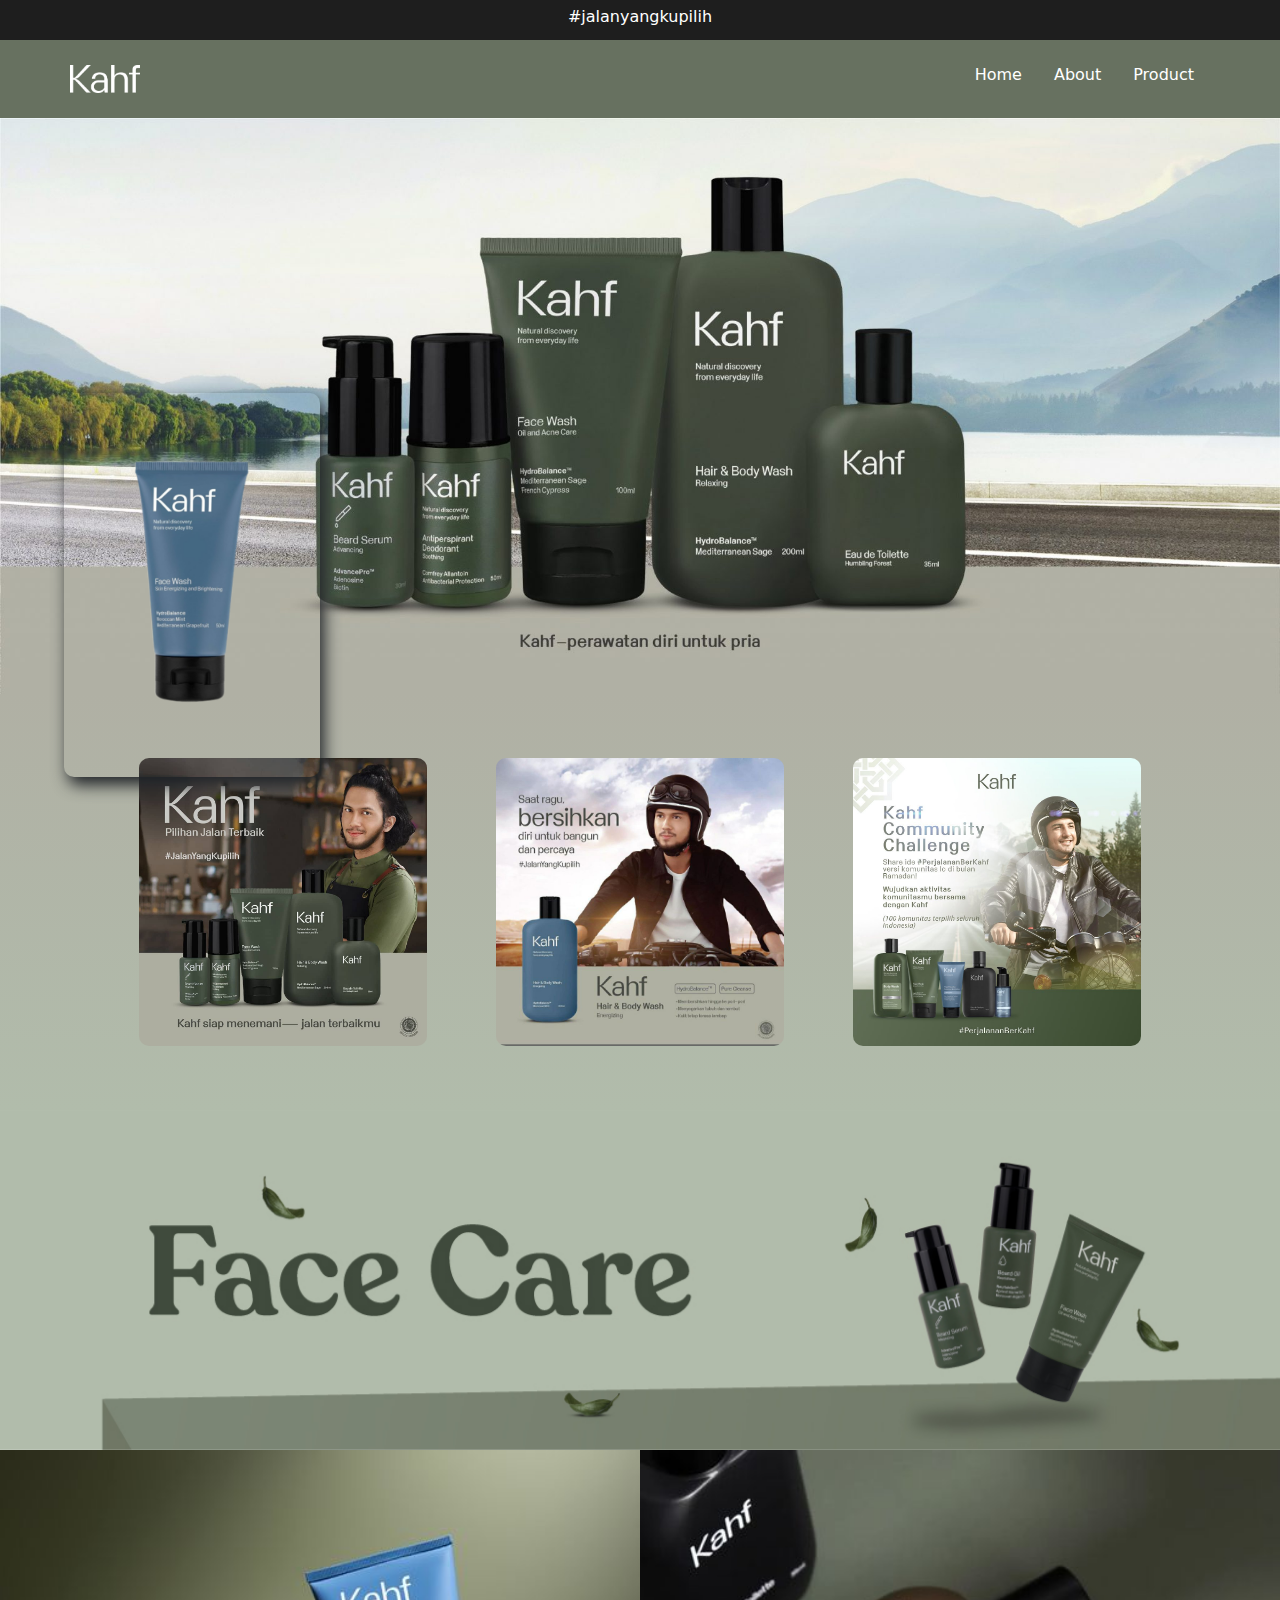
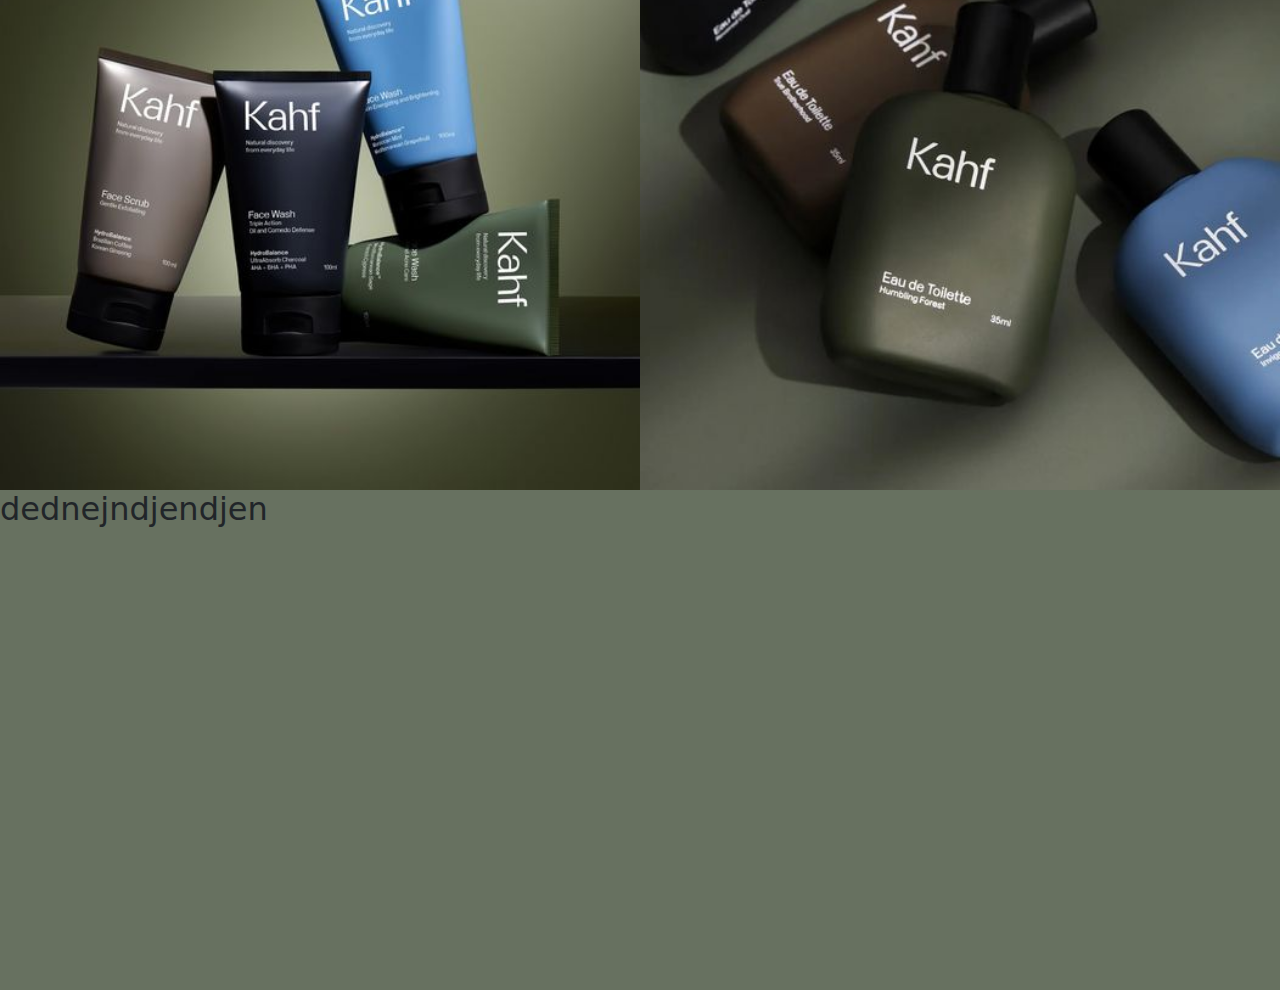
==== index.html @ 9321bfac "first commit" ====
<!DOCTYPE html>
<html lang="en">
<head>
    <meta charset="UTF-8">
    <meta name="viewport" content="width=device-width, initial-scale=1.0">
    <!-- CDN Bootstrap -->
    <link href="https://cdn.jsdelivr.net/npm/bootstrap@5.3.3/dist/css/bootstrap.min.css" rel="stylesheet" integrity="sha384-QWTKZyjpPEjISv5WaRU9OFeRpok6YctnYmDr5pNlyT2bRjXh0JMhjY6hW+ALEwIH" crossorigin="anonymous">
    <!-- CDN Js Bootstrap -->
    <script src="https://cdn.jsdelivr.net/npm/bootstrap@5.3.3/dist/js/bootstrap.bundle.min.js" integrity="sha384-YvpcrYf0tY3lHB60NNkmXc5s9fDVZLESaAA55NDzOxhy9GkcIdslK1eN7N6jIeHz" crossorigin="anonymous"></script>
    <!-- Local JavaScript -->
    <script src="script.js"></script>
    <link href="style.css" rel="stylesheet"/>
    <title>Khaf</title>
</head>
<body>
  <!-- Header website -->
  <header class="containerHeader">
    <p class="text-header">#jalanyangkupilih</p>
  </header>

  <!-- Navigasi bar -->
  <nav class="containerNav">
    <a class="nav"><img class="img-brand" src=assets/logo_kahf.png alt="logo"></a>
    <ul class="nav">
      <li class="nav-item">
        <a class="nav-link active" aria-current="page" href="#">Home</a>
      </li>
      <li class="nav-item">
        <a class="nav-link" href="#">About</a>
      </li>
      <li class="nav-item">
        <a class="nav-link" href="#">Product</a>
      </li>
    </ul>
  </nav>

  <!-- Main content -->
  <main>
    <!-- Banner image -->
    <img class="banner" src="assets/kahf_product1.jpg" alt="banner">

    <!-- Carousel slide Bootstrap -->
    <div id="carouselExampleSlidesOnly" class="carousel slide overlay-image" data-bs-ride="carousel">
      <div class="carousel-inner">
        <div class="carousel-item active">
            <img src="assets/kahf1.png" class="d-block w-100" alt="...">
        </div>
        <div class="carousel-item">
            <img src="assets/kahf2.png" class="d-block w-100" alt="...">
        </div>
      </div>
    </div>

    <!-- Image-info -->
    <div class="container-img">
      <img class="img-info" src="assets/kahf_model1.jpg" alt="image">
      <img class="img-info" src="assets/kahf_model2.jpeg" alt="image">
      <img class="img-info" src="assets/kahf_model3.jpg" alt="image">
    </div>

    <!-- Carousel slide Bootstrap -->
    <div id="carouselExampleSlidesOnly" class="carousel slide" data-bs-ride="carousel">
      <div class="carousel-inner">
        <div class="carousel-item active">
            <img src="assets/face_care.jpg" class="d-block w-100" alt="...">
        </div>
        <div class="carousel-item">
            <img src="assets/body_care.jpg" class="d-block w-100" alt="...">
        </div>
        <div class="carousel-item">
          <img src="assets/fragnance.jpg" class="d-block w-100" alt="...">
        </div>
      </div>
    </div>

    <div class="container-img-poster">
      <img class="img-poster" src="assets/kahf_facewash.jpg" alt="image">
      <img class="img-poster" src="assets/kahf_fragrance.jpg" alt="image">
    </div>
  </main>
  <footer>
    <h2>dednejndjendjen</h2>
  </footer>
</body>
</html>
---- style.css ----
a {
    color: white !important
}

.containerHeader {
    display: flex;
    justify-content: center;
    padding: 5px;
    background-color: #1e1e1eff;
    height: 40px;
}

.containerNav {
    display: flex;
    flex-direction: row;
    justify-content: space-between;
    padding: 15px 70px 15px 70px;
    background-color: #677160ff;
    position: sticky !important;
    top: 0;
    z-index: 1000;
    transition: opacity 0.3s ease;
}

.img-brand {
    width: 70px;
    height: auto;
    margin: 10px 0 10px 0
}

@media (min-width: 420px) {
    .overlay-image {
        position: absolute;
        top: 65%;
        left: 15%;
        transform: translate(-50%, -50%);
        z-index: 100;
        width: 20%;
        box-shadow: 4px 8px 16px;
        border-radius: 10px;
    }
}

@media (max-width: 420px) {
    .overlay-image {
        position: absolute;
        top: 30%;
        left: 15%;
        transform: translate(-50%, -50%);
        z-index: 100;
        width: 15%;
        box-shadow: 4px 8px 16px;
    }
}

.banner {
    width: 100%
}

.text-header {
    color: white;
}



.container-img {
    display: flex;
    flex-wrap: wrap;
    justify-content: center;
    background: linear-gradient(to bottom, #b0b0a4ff,#b1bcabff);
    padding: 5%
}

.img-info {
    border-radius: 10px;
    width: 25%;
    margin: 0px 3% 0px 3%
}

.img-info:hover {
    transform: scale(1.05);
}

.container-img-poster {
    display: flex;
    flex-direction: row;
    flex-wrap: wrap;
}

.img-poster {
    width: 50%
}

footer {
    background-color: #677160ff;
    height: 500px;
}
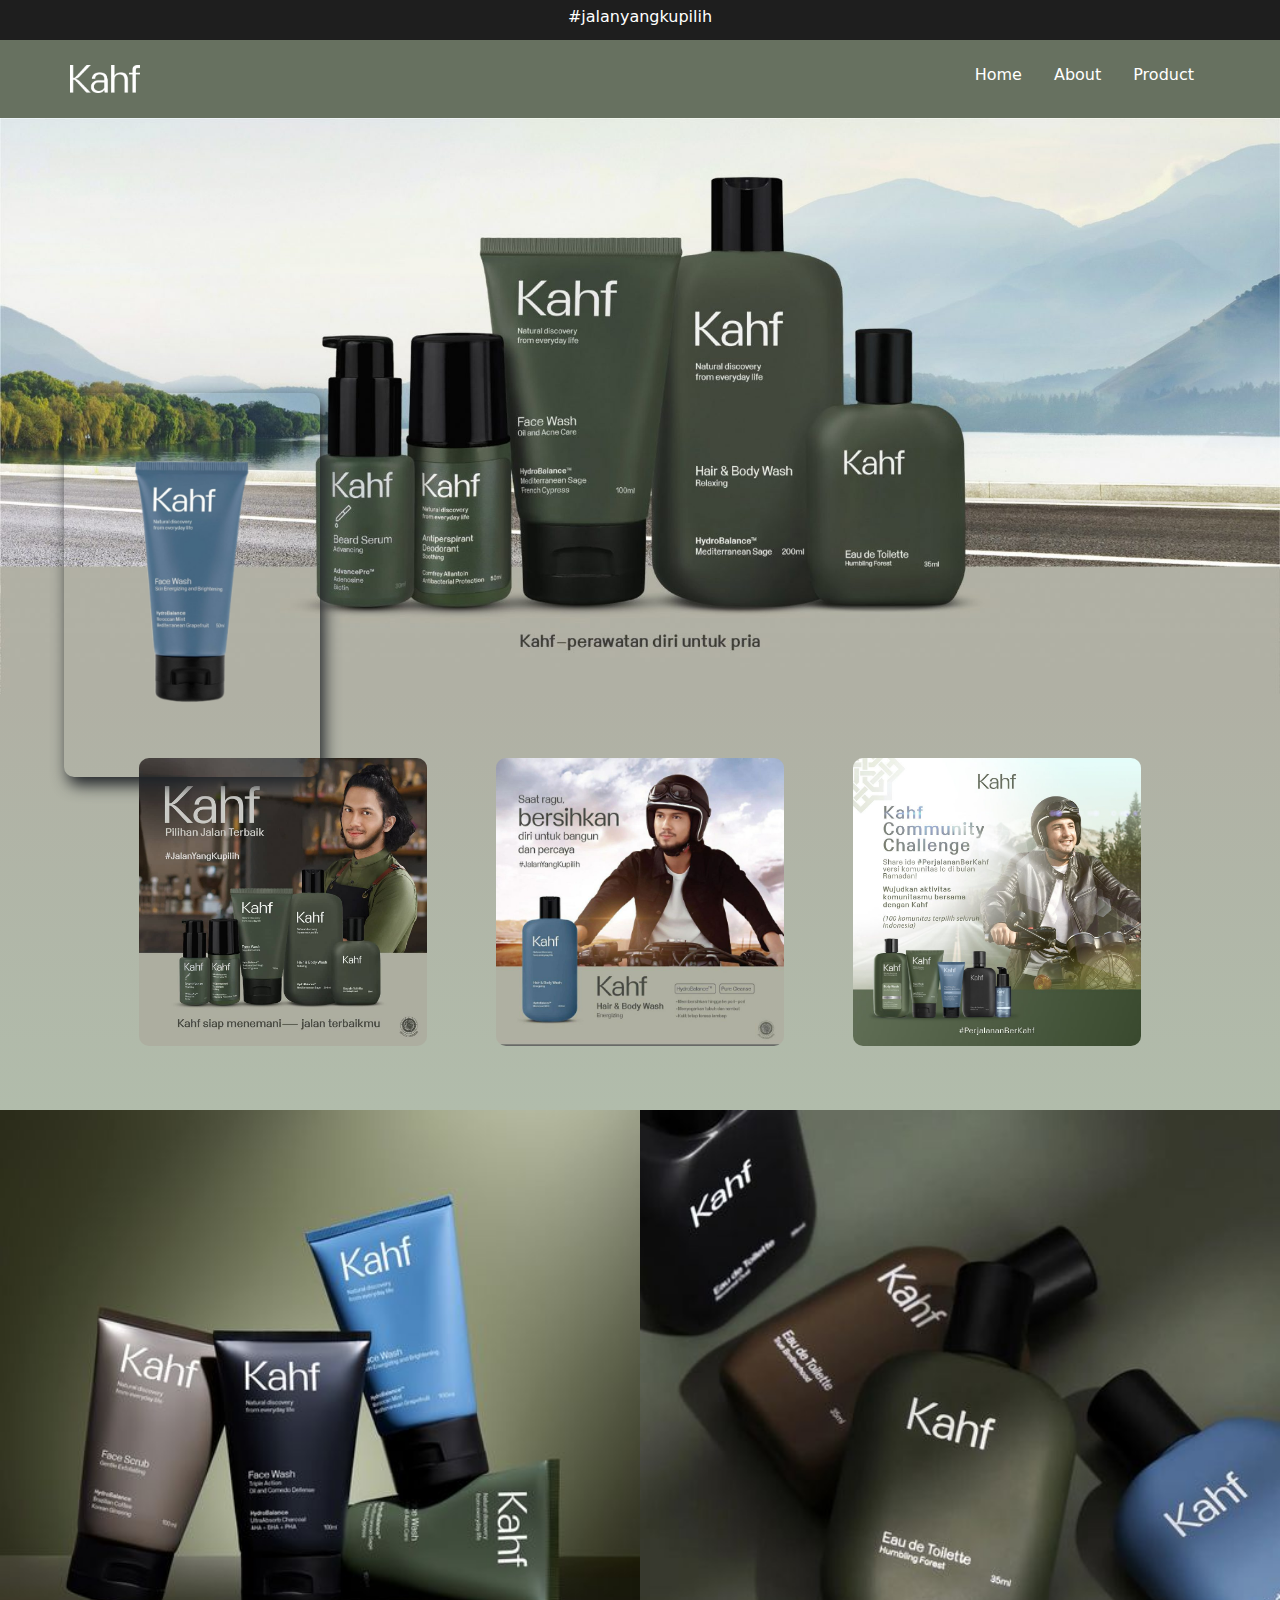
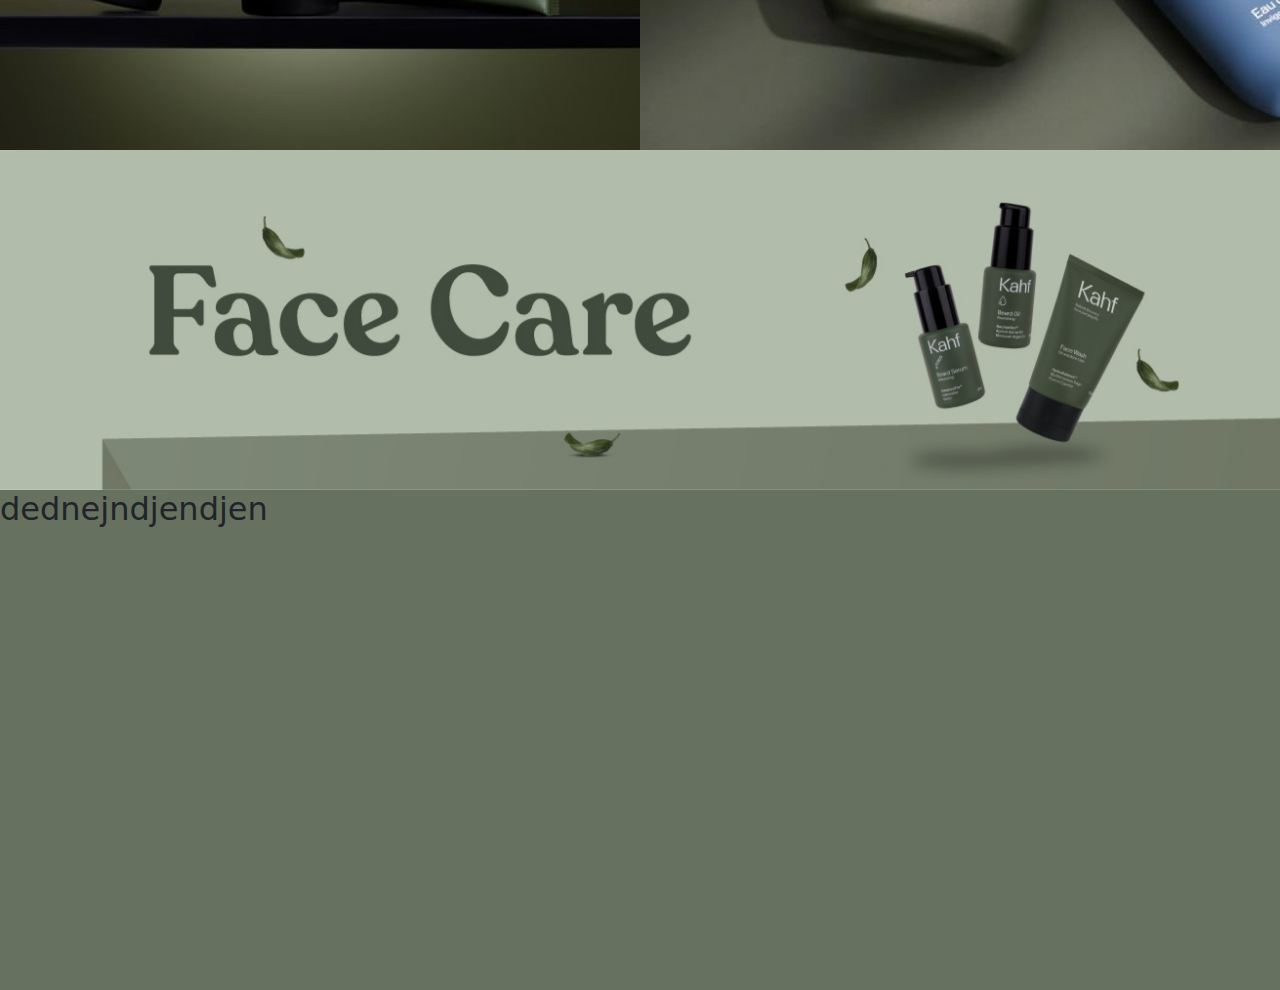
==== commit 12883b57: "d" ====
--- a/index.html
+++ b/index.html
@@ -58,6 +58,11 @@
       <img class="img-info" src="assets/kahf_model3.jpg" alt="image">
     </div>
 
+    <div class="container-img-poster">
+      <img class="img-poster" src="assets/kahf_facewash.jpg" alt="image">
+      <img class="img-poster" src="assets/kahf_fragrance.jpg" alt="image">
+    </div>
+
     <!-- Carousel slide Bootstrap -->
     <div id="carouselExampleSlidesOnly" class="carousel slide" data-bs-ride="carousel">
       <div class="carousel-inner">
@@ -72,11 +77,6 @@
         </div>
       </div>
     </div>
-
-    <div class="container-img-poster">
-      <img class="img-poster" src="assets/kahf_facewash.jpg" alt="image">
-      <img class="img-poster" src="assets/kahf_fragrance.jpg" alt="image">
-    </div>
   </main>
   <footer>
     <h2>dednejndjendjen</h2>
--- a/style.css
+++ b/style.css
@@ -72,10 +72,21 @@
     padding: 5%
 }
 
-.img-info {
-    border-radius: 10px;
-    width: 25%;
-    margin: 0px 3% 0px 3%
+
+@media (min-width: 450px) {
+    .img-info {
+        border-radius: 10px;
+        width: 25%;
+        margin: 0px 3% 0px 3%
+    }
+}
+
+@media (max-width: 450px) {
+    .img-info {
+        border-radius: 10px;
+        width: 70%;
+        margin: 3%
+    }
 }
 
 .img-info:hover {
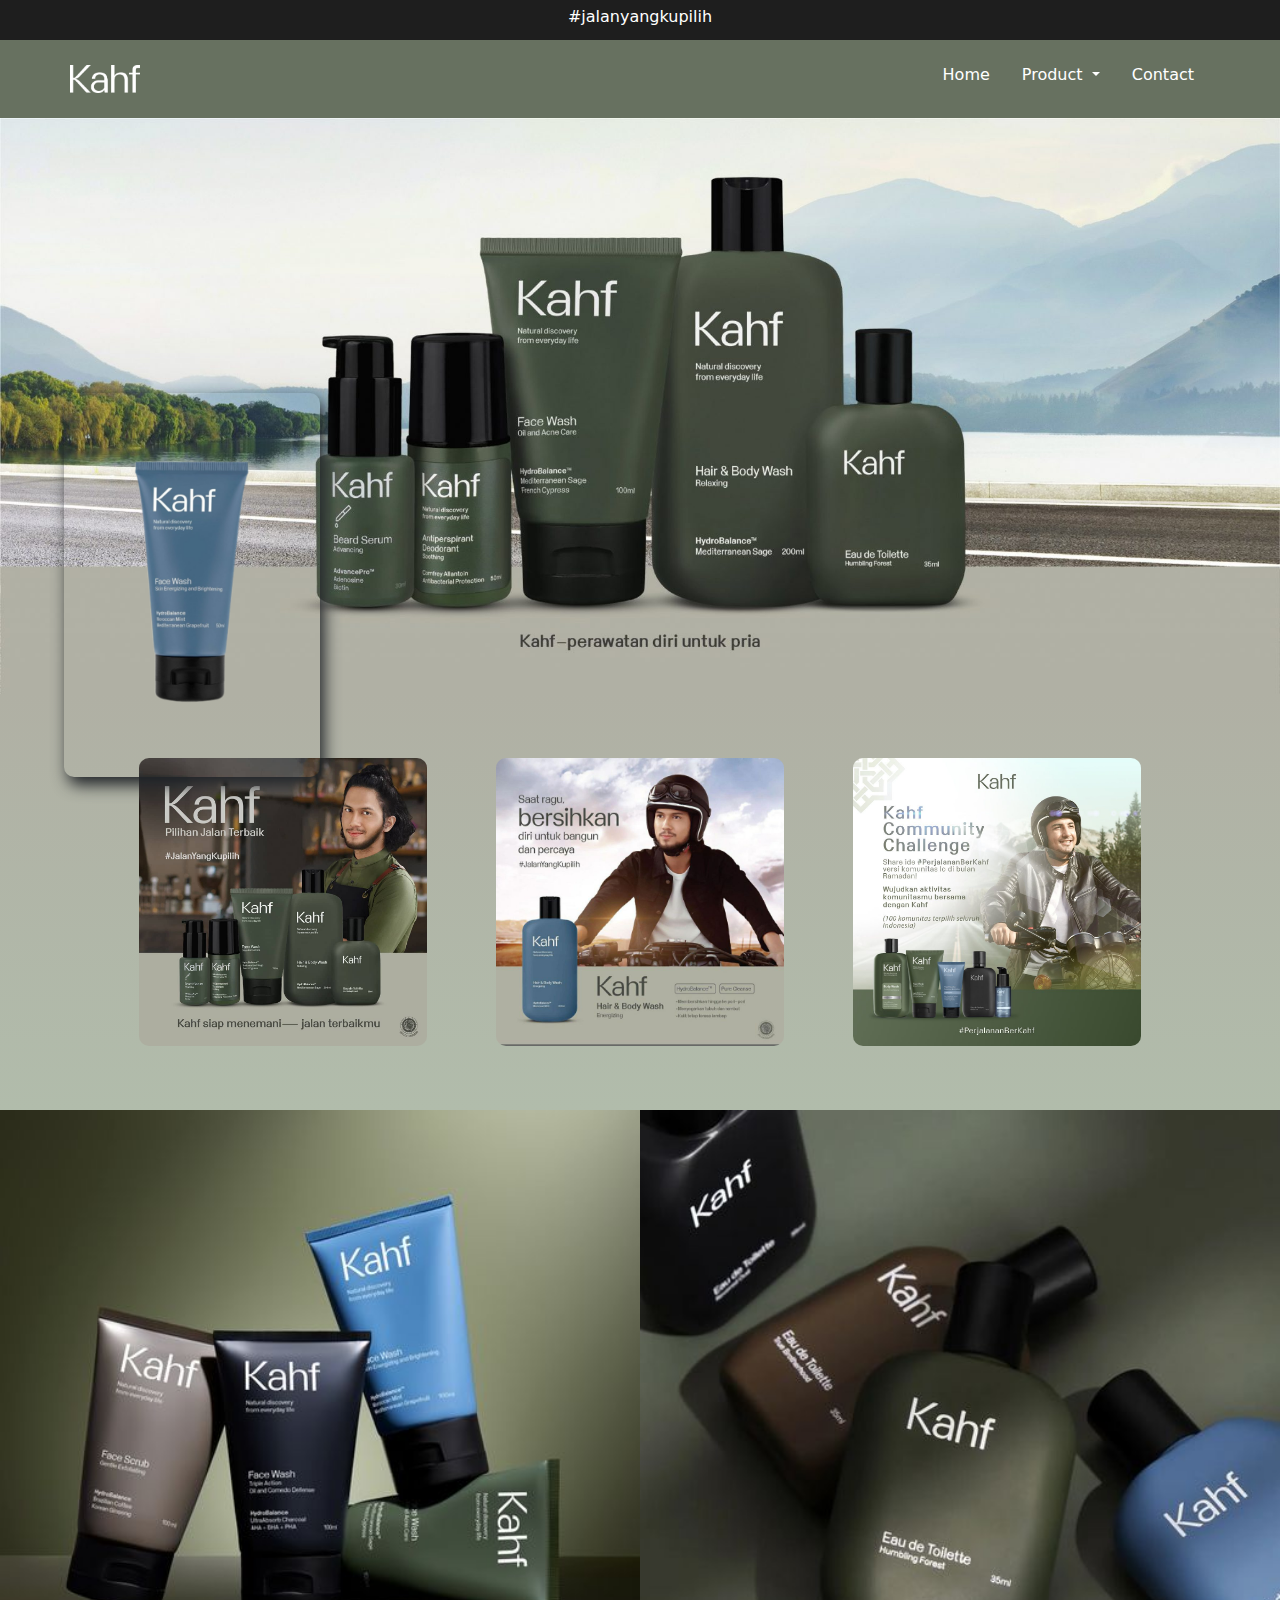
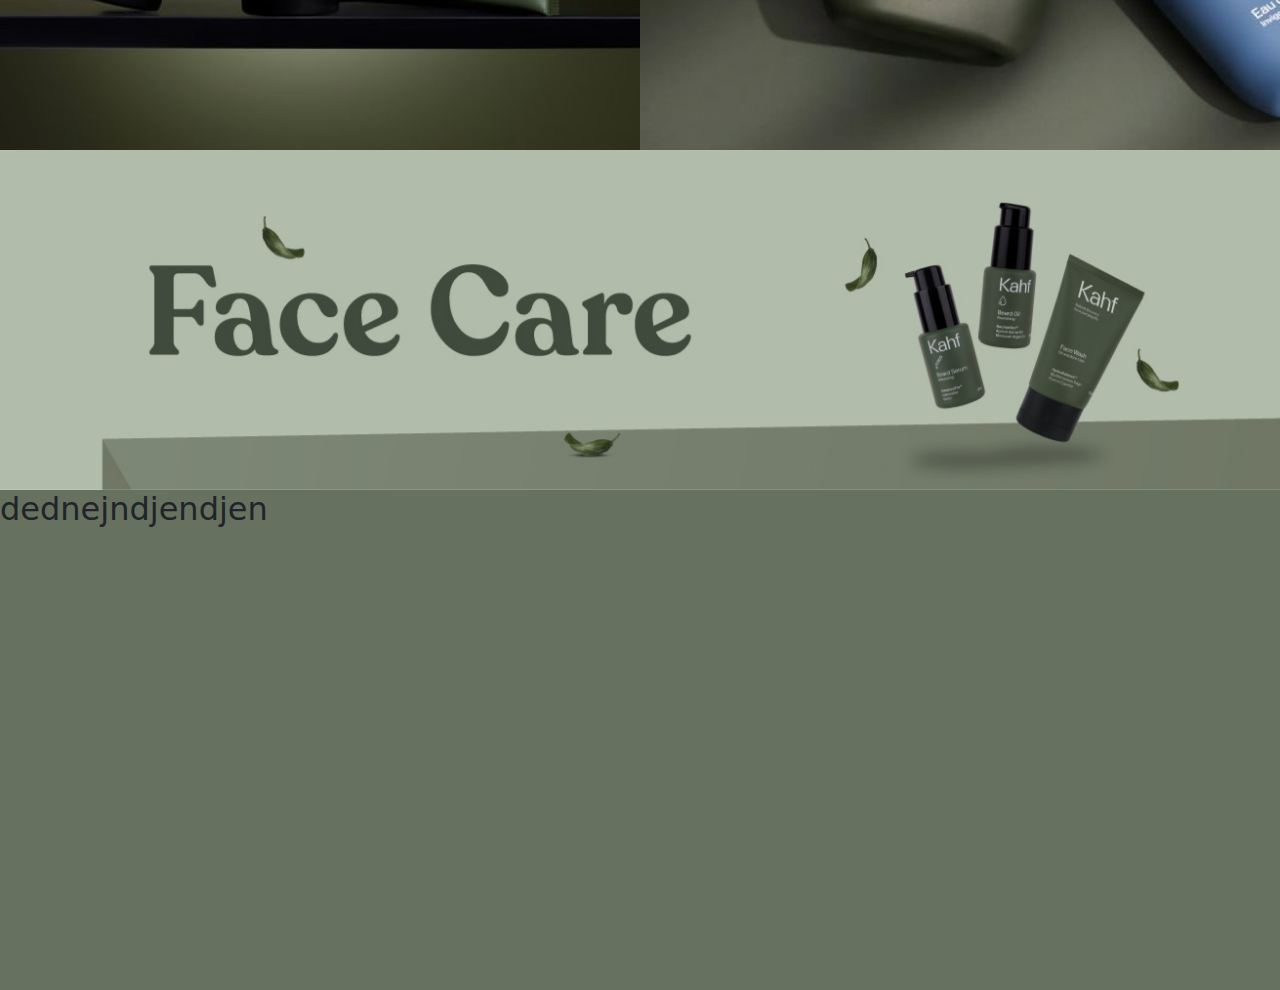
==== commit e5a7430a: "revisi" ====
--- a/index.html
+++ b/index.html
@@ -20,16 +20,23 @@
 
   <!-- Navigasi bar -->
   <nav class="containerNav">
-    <a class="nav"><img class="img-brand" src=assets/logo_kahf.png alt="logo"></a>
+    <a class="nav"><img class="img-brand" src="assets/logo_kahf.png" alt="logo"></a>
     <ul class="nav">
       <li class="nav-item">
         <a class="nav-link active" aria-current="page" href="#">Home</a>
       </li>
-      <li class="nav-item">
-        <a class="nav-link" href="#">About</a>
+      <li class="nav-item dropdown">
+        <a class="nav-link dropdown-toggle" href="#" id="navbarDropdown" role="button" data-bs-toggle="dropdown" aria-expanded="false">
+          Product
+        </a>
+        <ul class="dropdown-menu" aria-labelledby="navbarDropdown">
+          <li><a class="dropdown-item text-nav" href="#">Face Wash</a></li>
+          <li><a class="dropdown-item text-nav" href="#">Body Wash</a></li>
+          <li><a class="dropdown-item text-nav" href="#">Fragrance</a></li>
+        </ul>
       </li>
       <li class="nav-item">
-        <a class="nav-link" href="#">Product</a>
+        <a class="nav-link" href="#">Contact</a>
       </li>
     </ul>
   </nav>
@@ -40,7 +47,7 @@
     <img class="banner" src="assets/kahf_product1.jpg" alt="banner">
 
     <!-- Carousel slide Bootstrap -->
-    <div id="carouselExampleSlidesOnly" class="carousel slide overlay-image" data-bs-ride="carousel">
+    <div id="carouselExampleSlidesOnly" class="carousel slide overlayImage" data-bs-ride="carousel">
       <div class="carousel-inner">
         <div class="carousel-item active">
             <img src="assets/kahf1.png" class="d-block w-100" alt="...">
--- a/style.css
+++ b/style.css
@@ -1,6 +1,10 @@
 
 a {
     color: white !important
+}
+
+.text-nav {
+    color: black !important
 }
 
 .containerHeader {
@@ -30,7 +34,7 @@
 }
 
 @media (min-width: 420px) {
-    .overlay-image {
+    .overlayImage {
         position: absolute;
         top: 65%;
         left: 15%;
@@ -39,19 +43,24 @@
         width: 20%;
         box-shadow: 4px 8px 16px;
         border-radius: 10px;
+        transition: transform 1s ease ;
     }
 }
 
-@media (max-width: 420px) {
-    .overlay-image {
+@media (max-width: 440px) {
+    .overlayImage {
         position: absolute;
-        top: 30%;
-        left: 15%;
+        top: 28%;
+        left: 20%;
         transform: translate(-50%, -50%);
         z-index: 100;
-        width: 15%;
+        width: 20%;
         box-shadow: 4px 8px 16px;
     }
+}
+
+.hidden {
+    transform: translateX(100px);
 }
 
 .banner {
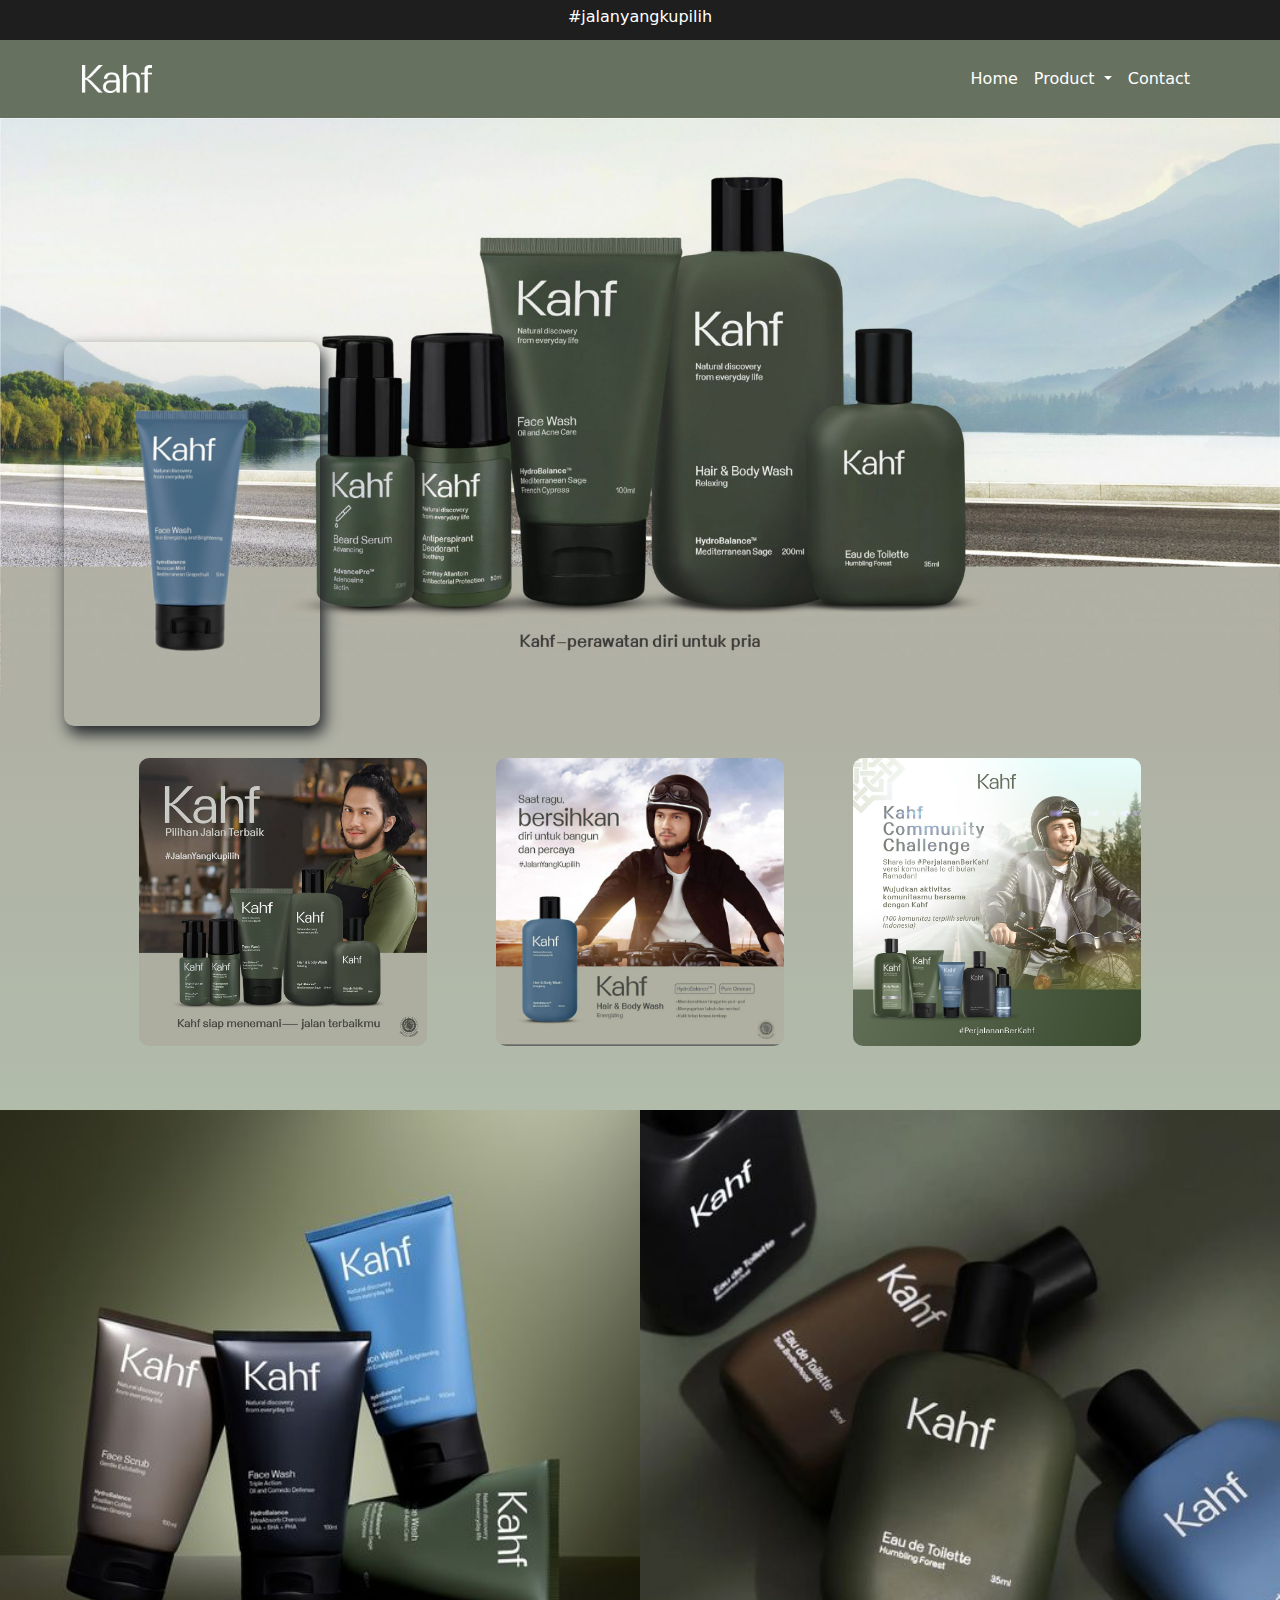
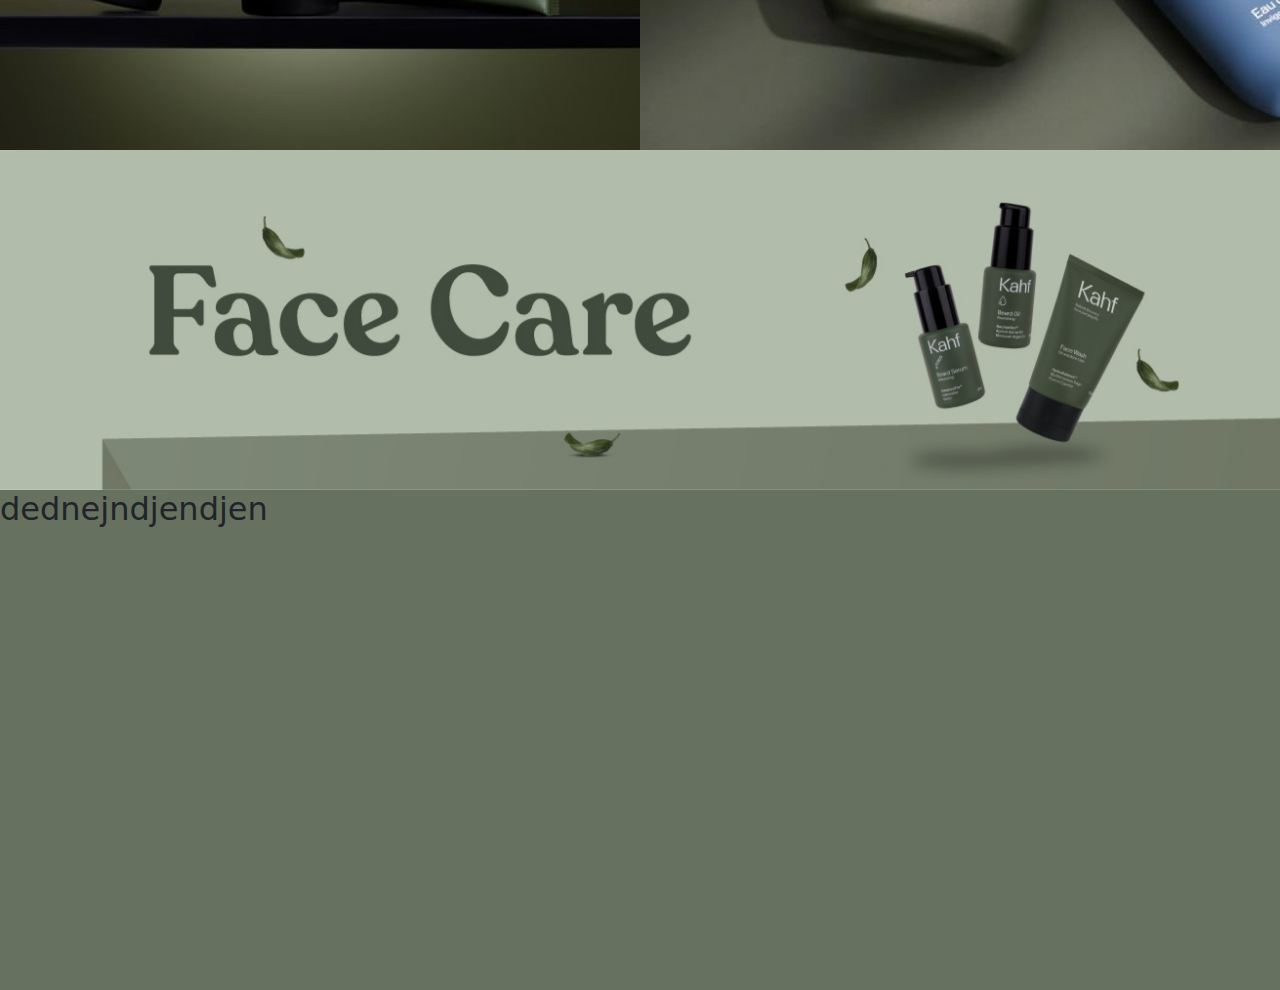
==== commit 00a3976e: "revisi2" ====
--- a/index.html
+++ b/index.html
@@ -19,26 +19,33 @@
   </header>
 
   <!-- Navigasi bar -->
-  <nav class="containerNav">
-    <a class="nav"><img class="img-brand" src="assets/logo_kahf.png" alt="logo"></a>
-    <ul class="nav">
-      <li class="nav-item">
-        <a class="nav-link active" aria-current="page" href="#">Home</a>
-      </li>
-      <li class="nav-item dropdown">
-        <a class="nav-link dropdown-toggle" href="#" id="navbarDropdown" role="button" data-bs-toggle="dropdown" aria-expanded="false">
-          Product
-        </a>
-        <ul class="dropdown-menu" aria-labelledby="navbarDropdown">
-          <li><a class="dropdown-item text-nav" href="#">Face Wash</a></li>
-          <li><a class="dropdown-item text-nav" href="#">Body Wash</a></li>
-          <li><a class="dropdown-item text-nav" href="#">Fragrance</a></li>
-        </ul>
-      </li>
-      <li class="nav-item">
-        <a class="nav-link" href="#">Contact</a>
-      </li>
-    </ul>
+  <nav class="navbar navbar-expand-lg navbar-light containerNav">
+    <div class="container-fluid">
+        <a class="nav"><img class="img-brand" src="assets/logo_kahf.png" alt="logo"></a>
+        <button class="navbar-toggler" type="button" data-bs-toggle="collapse" data-bs-target="#navbarSupportedContent" aria-controls="navbarSupportedContent" aria-expanded="false" aria-label="Toggle navigation">
+            <span class="navbar-toggler-icon"></span>
+        </button>
+        <div class="collapse navbar-collapse" id="navbarSupportedContent">
+            <ul class="navbar-nav ms-auto mb-2 mb-lg-0">
+                <li class="nav-item">
+                    <a class="nav-link active" aria-current="page" href="#">Home</a>
+                </li>
+                <li class="nav-item dropdown">
+                    <a class="nav-link dropdown-toggle" href="#" id="navbarDropdown" role="button" data-bs-toggle="dropdown" aria-expanded="false">
+                        Product
+                    </a>
+                    <ul class="dropdown-menu" aria-labelledby="navbarDropdown">
+                        <li><a class="dropdown-item text-nav" href="#">Face Wash</a></li>
+                        <li><a class="dropdown-item text-nav" href="#">Body Wash</a></li>
+                        <li><a class="dropdown-item text-nav" href="#">Fragrance</a></li>
+                    </ul>
+                </li>
+                <li class="nav-item">
+                  <a class="nav-link" href="#">Contact</a>
+              </li>
+            </ul>
+        </div>
+    </div>
   </nav>
 
   <!-- Main content -->
@@ -47,7 +54,7 @@
     <img class="banner" src="assets/kahf_product1.jpg" alt="banner">
 
     <!-- Carousel slide Bootstrap -->
-    <div id="carouselExampleSlidesOnly" class="carousel slide overlayImage" data-bs-ride="carousel">
+    <div id="overlay_image" class="carousel slide overlayImage" data-bs-ride="carousel">
       <div class="carousel-inner">
         <div class="carousel-item active">
             <img src="assets/kahf1.png" class="d-block w-100" alt="...">
@@ -71,7 +78,7 @@
     </div>
 
     <!-- Carousel slide Bootstrap -->
-    <div id="carouselExampleSlidesOnly" class="carousel slide" data-bs-ride="carousel">
+    <div class="carousel slide" data-bs-ride="carousel">
       <div class="carousel-inner">
         <div class="carousel-item active">
             <img src="assets/face_care.jpg" class="d-block w-100" alt="...">
--- a/style.css
+++ b/style.css
@@ -33,12 +33,11 @@
     margin: 10px 0 10px 0
 }
 
-@media (min-width: 420px) {
+@media (min-width: 440px) {
     .overlayImage {
-        position: absolute;
-        top: 65%;
-        left: 15%;
-        transform: translate(-50%, -50%);
+        position: fixed;
+        top: 38%;
+        left: 5%;
         z-index: 100;
         width: 20%;
         box-shadow: 4px 8px 16px;
@@ -60,7 +59,7 @@
 }
 
 .hidden {
-    transform: translateX(100px);
+    transform: translateX(-300%);
 }
 
 .banner {
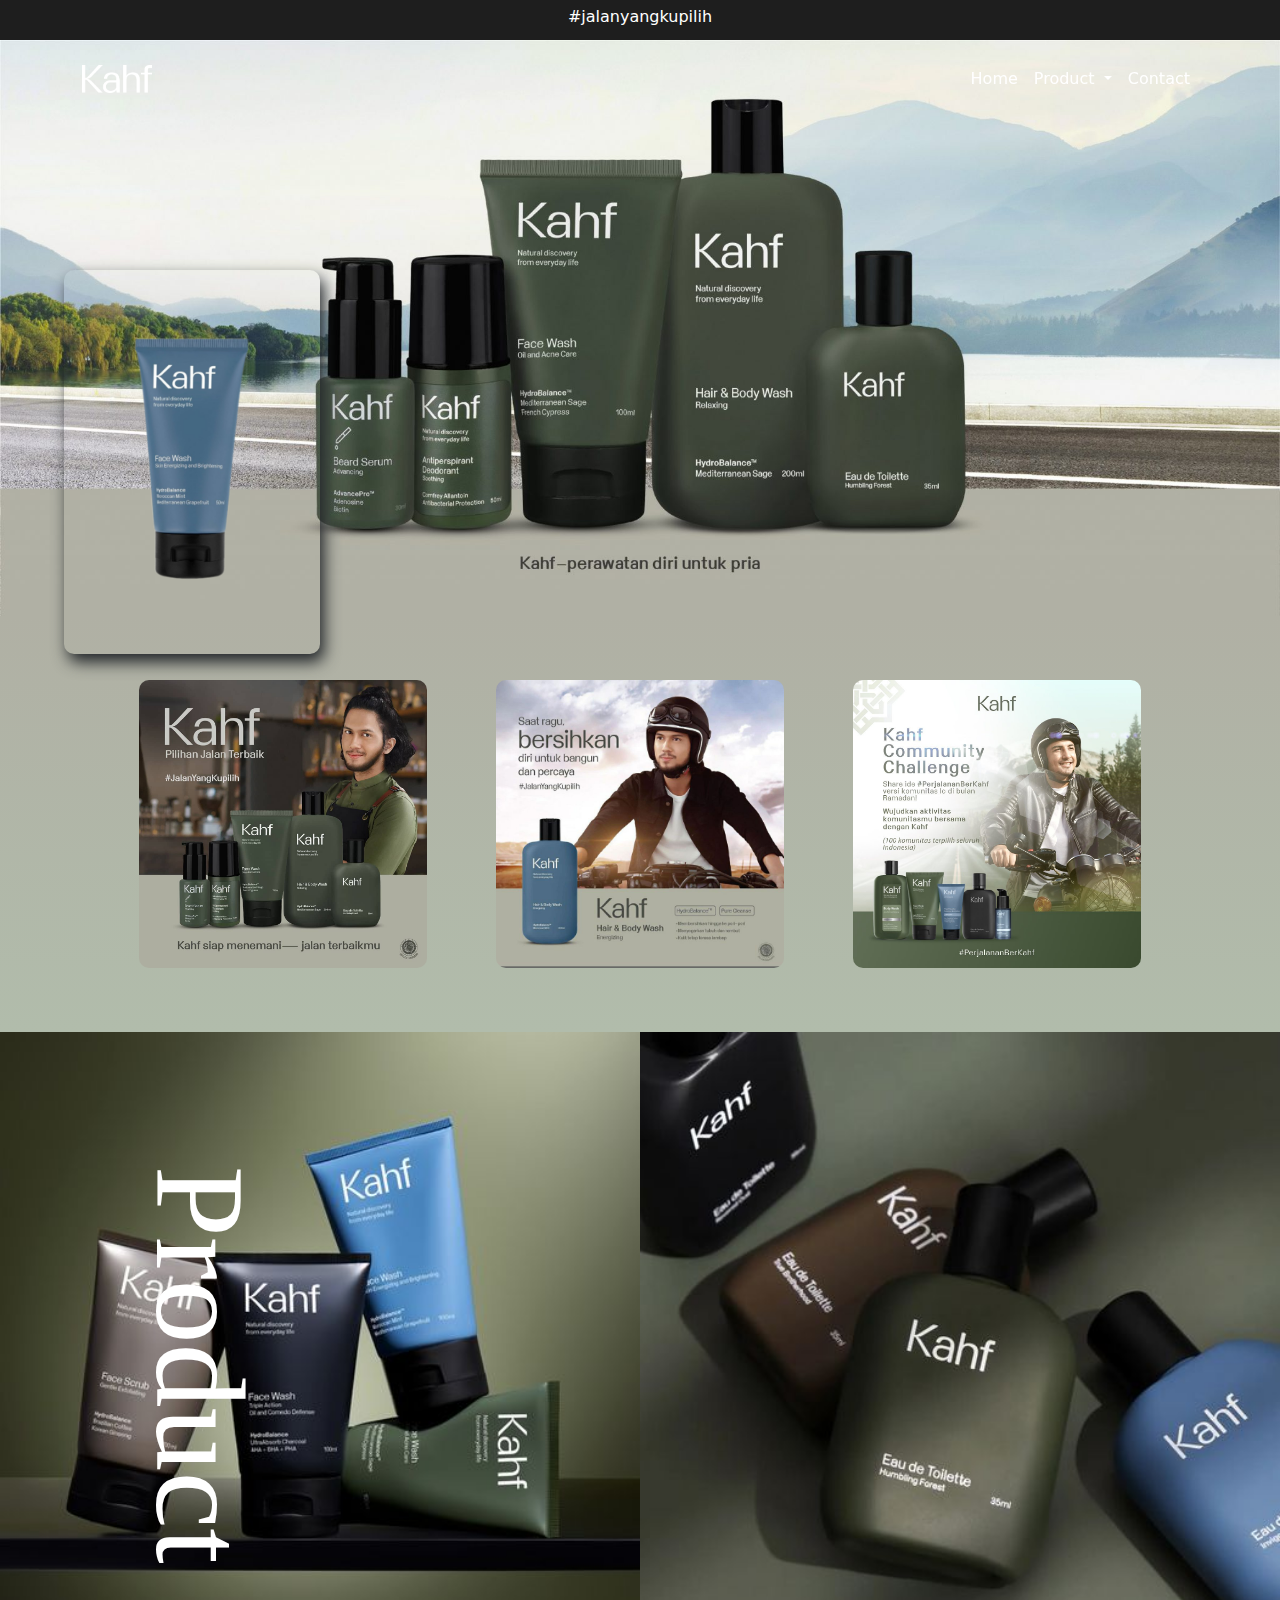
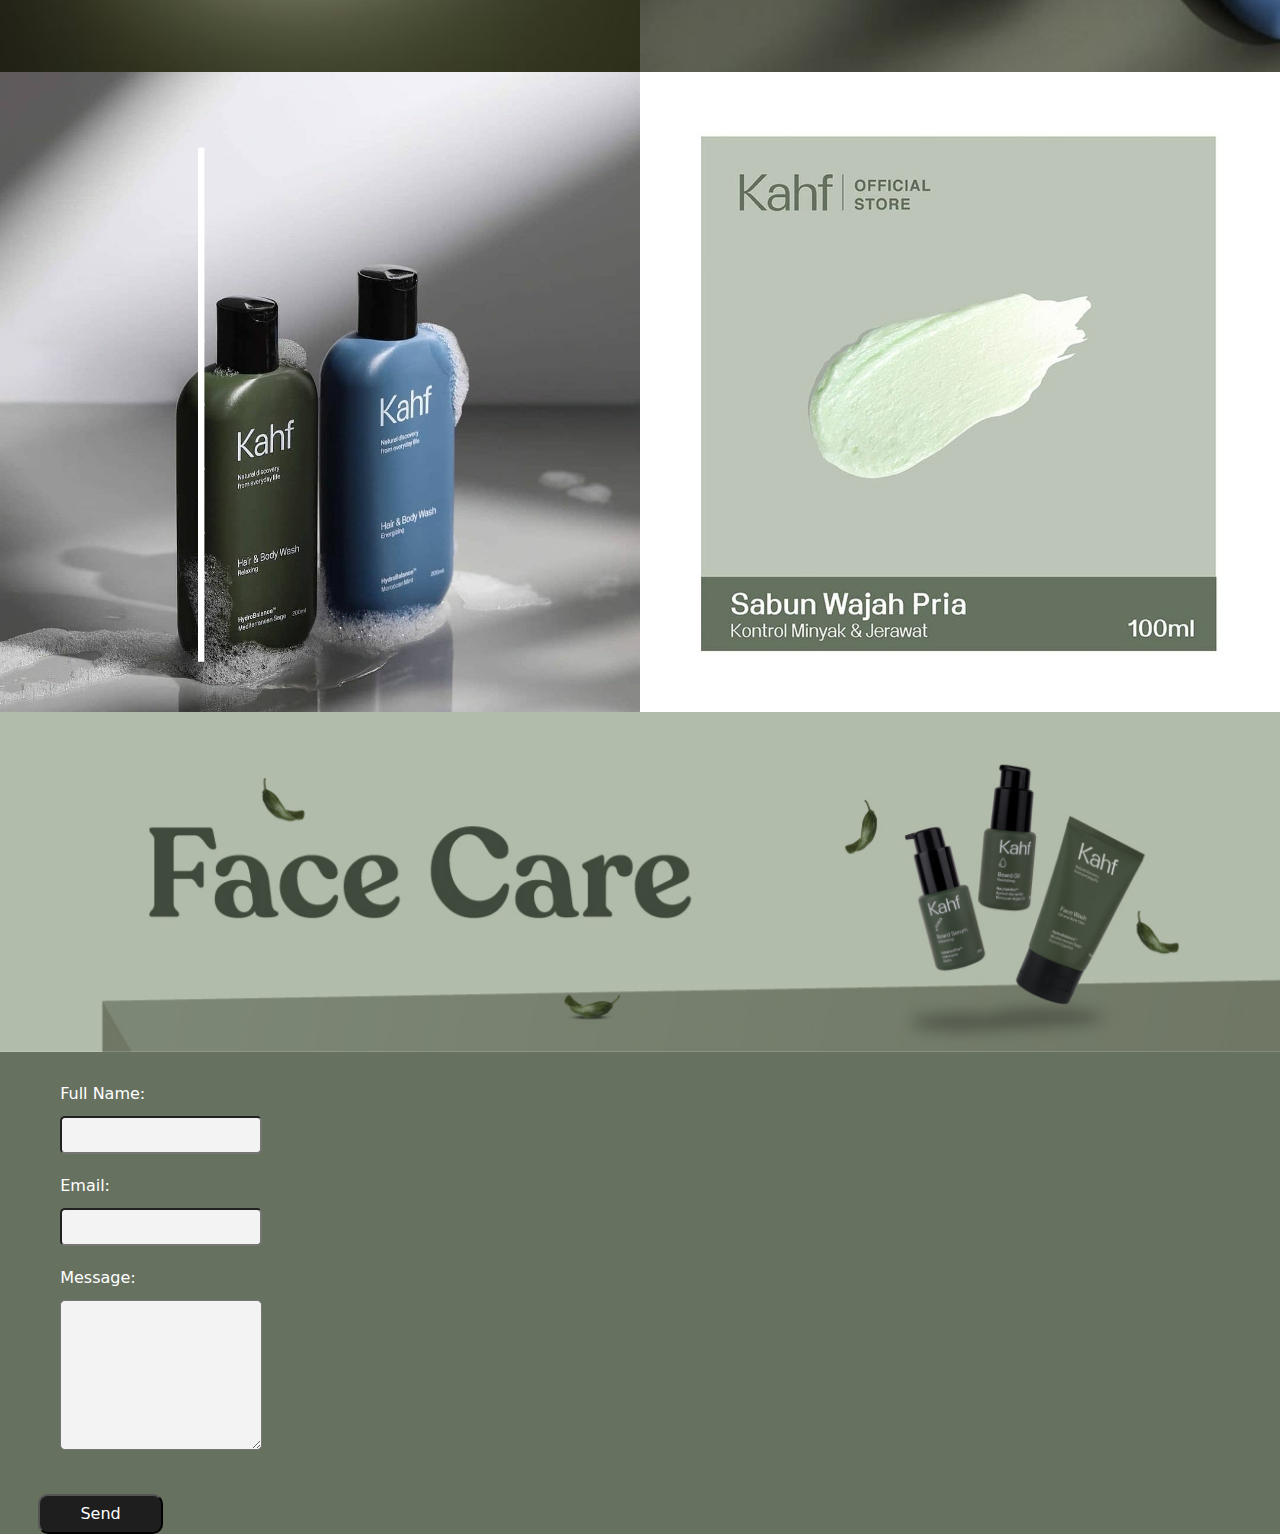
==== commit 8caca8d5: "revisi" ====
--- a/index.html
+++ b/index.html
@@ -73,8 +73,14 @@
     </div>
 
     <div class="container-img-poster">
+      <h4>Product</h4>
       <img class="img-poster" src="assets/kahf_facewash.jpg" alt="image">
       <img class="img-poster" src="assets/kahf_fragrance.jpg" alt="image">
+    </div>
+    <div class="container-img-poster">
+      <h4>________</h4>
+      <img class="img-poster" src="assets/kahf_bodywash.jpg" alt="image">
+      <img class="img-poster" src="assets/scrub.jpg" alt="image">
     </div>
 
     <!-- Carousel slide Bootstrap -->
@@ -91,9 +97,27 @@
         </div>
       </div>
     </div>
+
+    <div class="container-form">
+      
+
+    </div>
   </main>
   <footer>
-    <h2>dednejndjendjen</h2>
+    <form action="https://formspree.io/f/mvgpglda" method="post">
+      <fieldset>
+          <label for="name">Full Name:</label>
+          <input class="css-format-local" type="text" id="name" name="name" required>
+
+          <label for="email">Email:</label>
+          <input class="css-format-local" type="email" id="email" name="email" required>
+
+          <label for="message">Message:</label>
+          <textarea id="message" name="message" required></textarea>
+      </fieldset>
+      <br>
+      <input class="css-button-local" type="submit" value="Send">
+  </form>
   </footer>
 </body>
 </html>--- a/style.css
+++ b/style.css
@@ -18,13 +18,26 @@
 .containerNav {
     display: flex;
     flex-direction: row;
+    justify-content: space-between !important;
+    padding: 15px 70px 15px 70px;
+    background-color: (255, 255, 255, 0.5) !important;
+    position: fixed !important;
+    top: 40px;
+    z-index: 1000;
+    transition: opacity 5s ease;
+    width: 100%;
+}
+
+.containerNavShow {
+    display: flex;
+    flex-direction: row;
     justify-content: space-between;
     padding: 15px 70px 15px 70px;
-    background-color: #677160ff;
-    position: sticky !important;
+    background-color: #677160ff !important;
+    position: fixed !important;
     top: 0;
     z-index: 1000;
-    transition: opacity 0.3s ease;
+    transition: opacity 5s ease;
 }
 
 .img-brand {
@@ -36,7 +49,7 @@
 @media (min-width: 440px) {
     .overlayImage {
         position: fixed;
-        top: 38%;
+        top: 30%;
         left: 5%;
         z-index: 100;
         width: 20%;
@@ -63,7 +76,7 @@
 }
 
 .banner {
-    width: 100%
+    width: 100%;
 }
 
 .text-header {
@@ -105,14 +118,77 @@
     display: flex;
     flex-direction: row;
     flex-wrap: wrap;
+    position: relative;
+}
+
+.container-img-poster h4 {
+    position: absolute;
+    color: white;
+    margin: 20vw 0 0 0;
+    font-family: canela;
+    font-size: 10vw;
+    transform: rotate(90deg);
 }
 
 .img-poster {
-    width: 50%
+    width: 50%;;
 }
 
 footer {
     background-color: #677160ff;
-    height: 500px;
 }
 
+.container-form {
+    background-color: #b1bcabff;
+}
+
+fieldset {
+    border-radius: 10px;
+    padding: 10px;
+    margin-left: 3vw;
+    margin-right: 3vw;
+    display: grid;
+    justify-content: center;
+    grid-template-columns: repeat(1, 0.9fr);
+    width: 20%;
+}
+
+textarea {
+    border-radius: 5px;
+    width: 95%;
+    height: 150px;
+    padding: 5px;
+    margin-bottom: 10px;
+    background-color: #f3f3f3;
+}
+
+.css-button-local {
+    border-radius: 10px;
+    background-color: #1e1e1eff;
+    padding: 5px 40px 5px 40px;
+    color: white;
+    margin-left: 3vw;
+    height: 40px
+}
+
+.css-button-show-local {
+    border: 0;
+    margin: 2vw;
+    font-size: 1.4rem;
+    font-weight: bold;
+    background-color: white;
+    padding: 0
+}
+
+.css-format-local {
+    border-radius: 5px;
+    width: 95%;
+    padding: 5px;
+    background-color: #f3f3f3;
+}
+ 
+label {
+    margin-top: 20px;
+    margin-bottom: 10px;
+    color: white
+}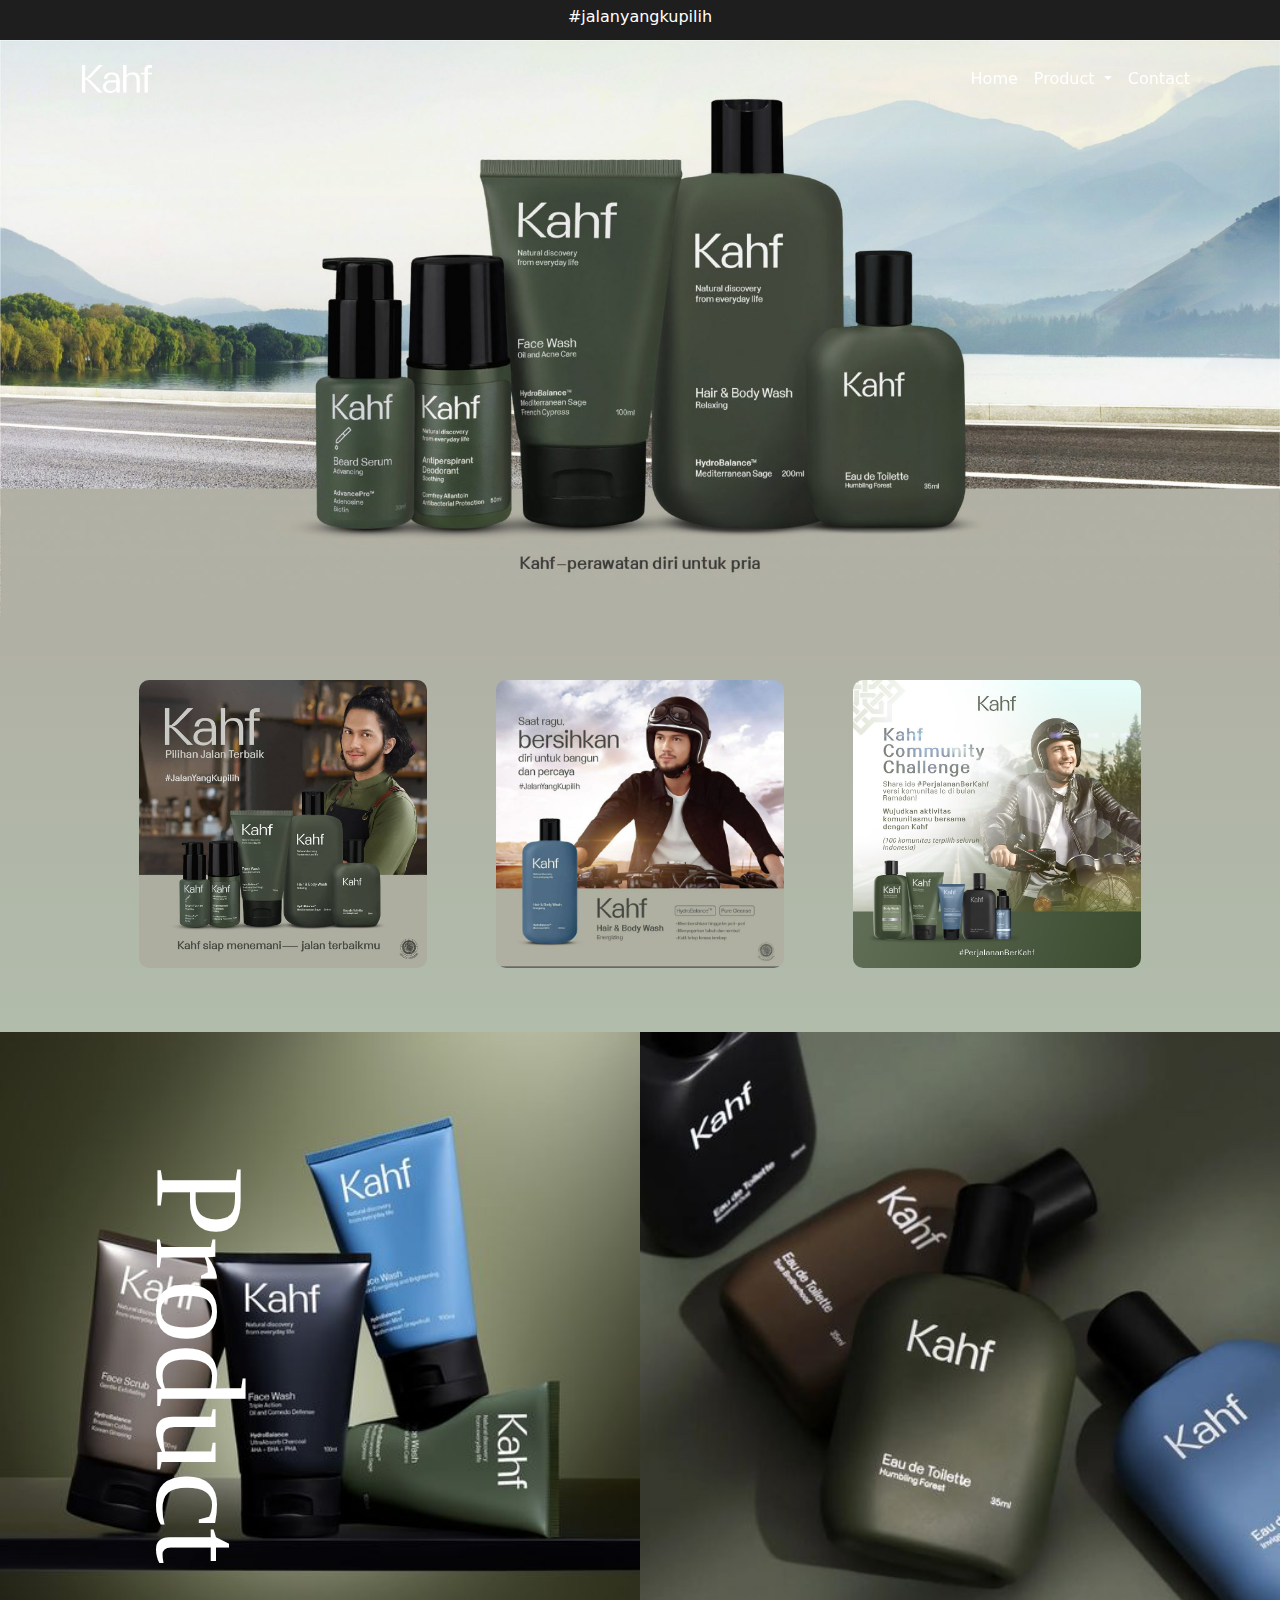
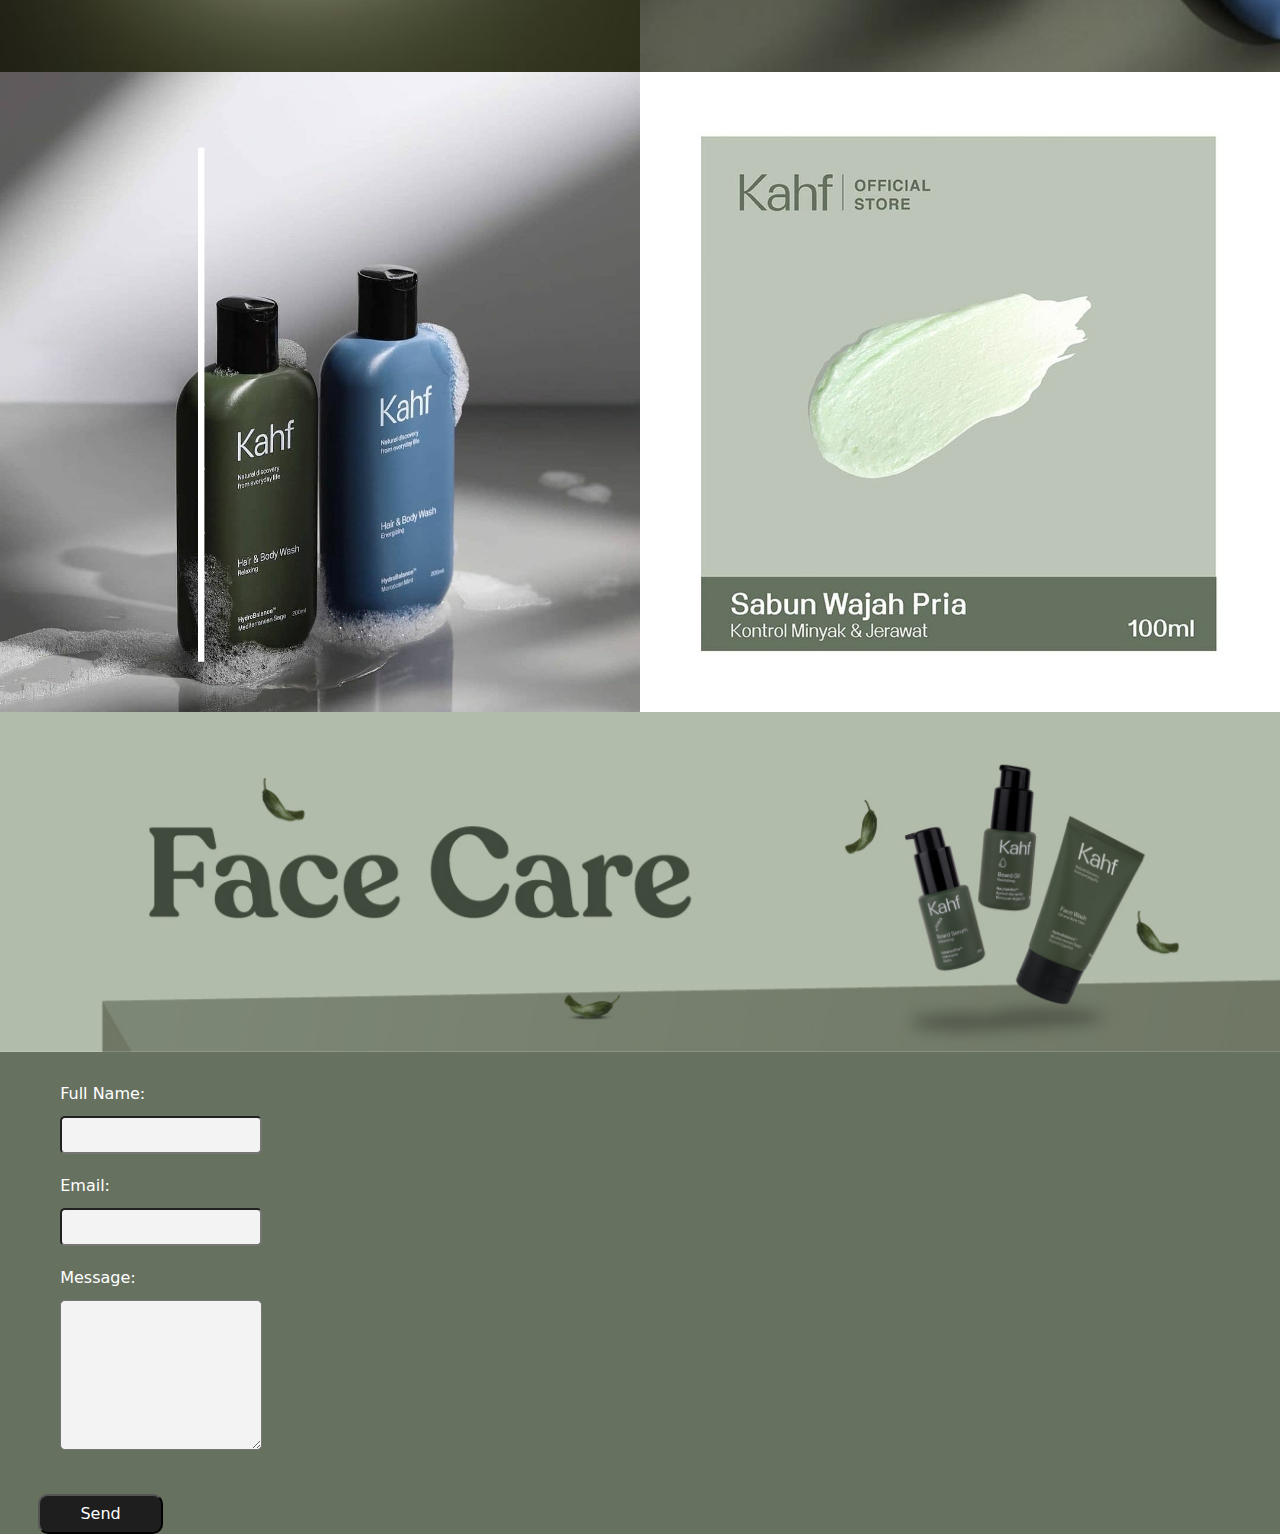
==== commit 35390671: "revisi" ====
--- a/index.html
+++ b/index.html
@@ -35,9 +35,9 @@
                         Product
                     </a>
                     <ul class="dropdown-menu" aria-labelledby="navbarDropdown">
-                        <li><a class="dropdown-item text-nav" href="#">Face Wash</a></li>
-                        <li><a class="dropdown-item text-nav" href="#">Body Wash</a></li>
-                        <li><a class="dropdown-item text-nav" href="#">Fragrance</a></li>
+                        <li><a class="dropdown-item text-nav" href="face_wash.html#face_wash">Face Wash</a></li>
+                        <li><a class="dropdown-item text-nav" href="body_wash.html#body_wash">Body Wash</a></li>
+                        <li><a class="dropdown-item text-nav" href="fragrance.html#fragrance">Fragrance</a></li>
                     </ul>
                 </li>
                 <li class="nav-item">
@@ -98,9 +98,6 @@
       </div>
     </div>
 
-    <div class="container-form">
-      
-
     </div>
   </main>
   <footer>
--- a/style.css
+++ b/style.css
@@ -138,8 +138,27 @@
     background-color: #677160ff;
 }
 
-.container-form {
+.container-card {
     background-color: #b1bcabff;
+    padding: 5vw 5vw 0 5vw;
+    display: flex;
+    justify-content: center;
+    overflow-x: auto;
+    width: calc(100vw - 10wv);
+    flex-wrap: wrap;
+}
+
+.container-card h4 {
+    background-color: white;
+    border-radius: 20px;
+    padding: 10px 20px 10px 20px;
+    height: 45px;
+    margin: 0 20px 20px 20px;
+    width: 50%
+}
+
+main {
+    overflow-x: hidden;
 }
 
 fieldset {
@@ -191,4 +210,17 @@
     margin-top: 20px;
     margin-bottom: 10px;
     color: white
-}+}
+
+.background-img {
+    width: 100%;
+}
+
+.card {
+    width: 18rem;
+    margin: 0 30px 20px 30px;
+    min-width: 250px; 
+    border-radius: 5px;
+}
+
+
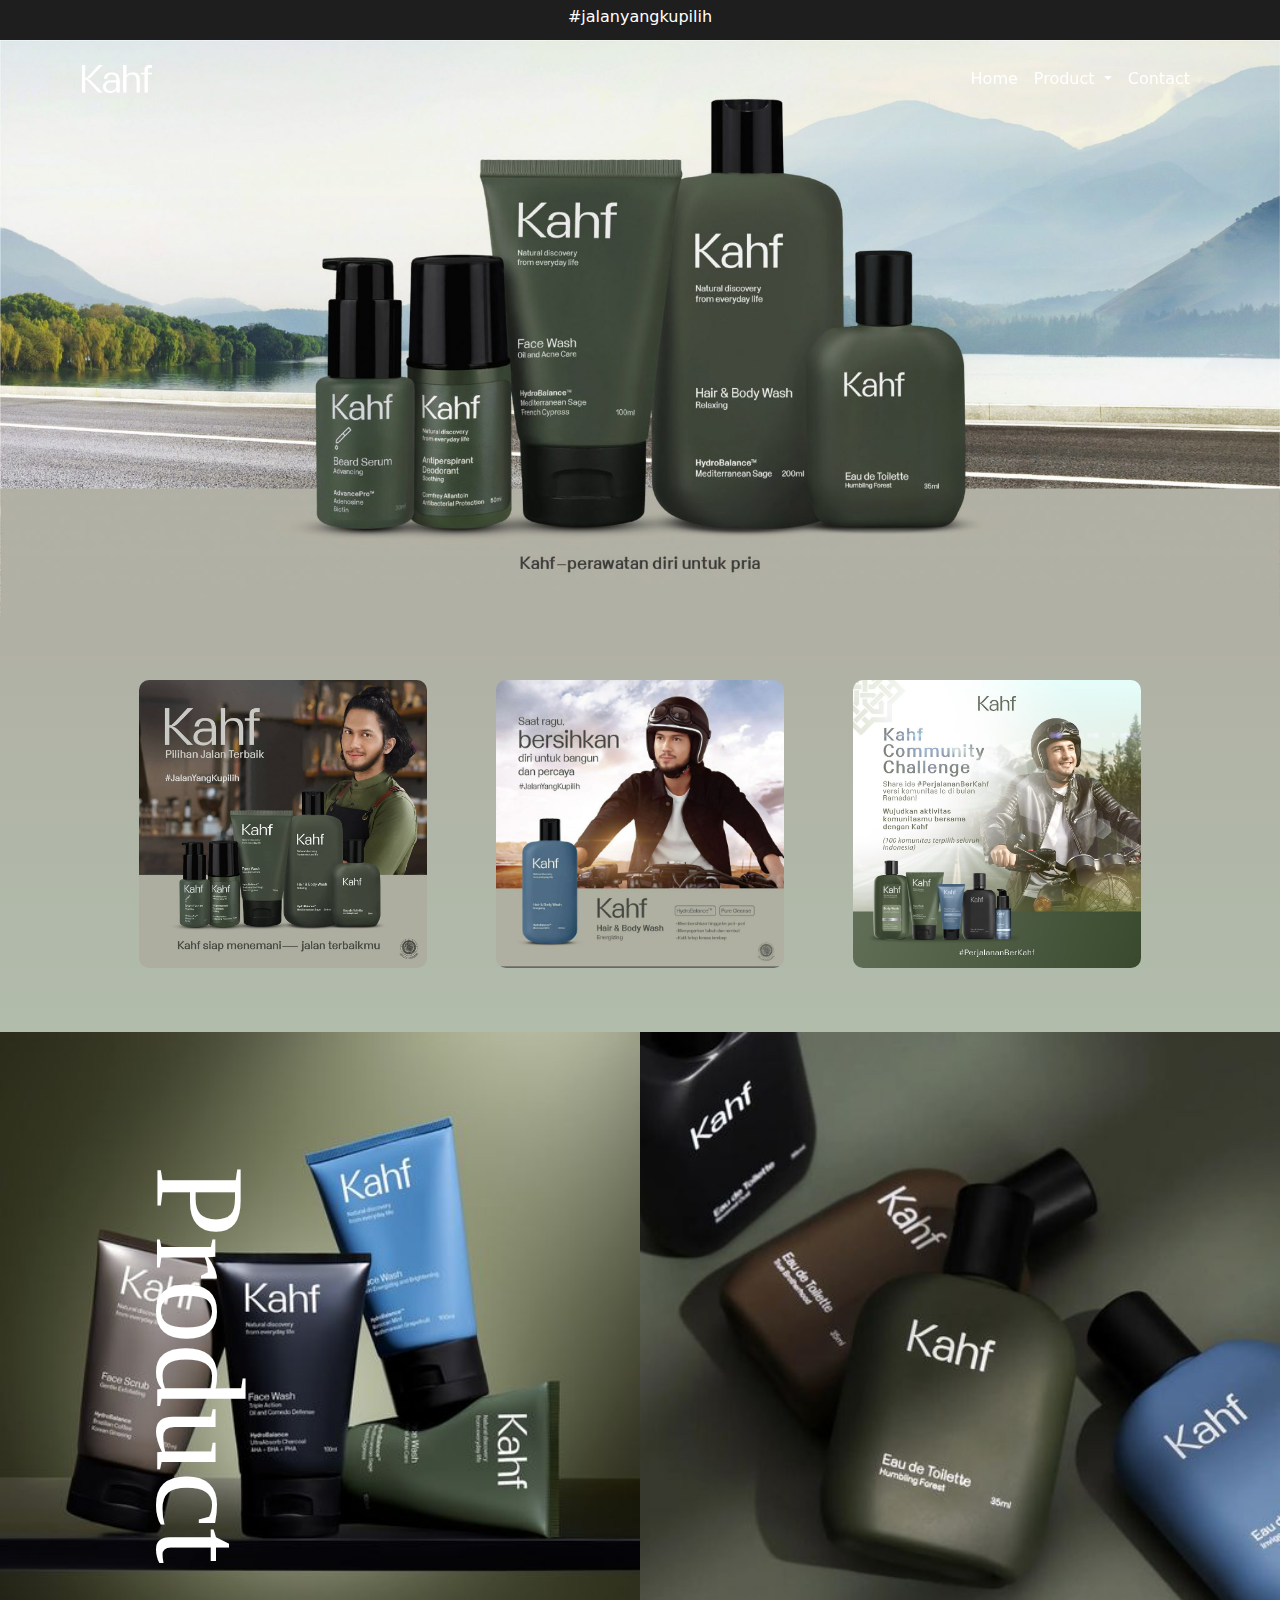
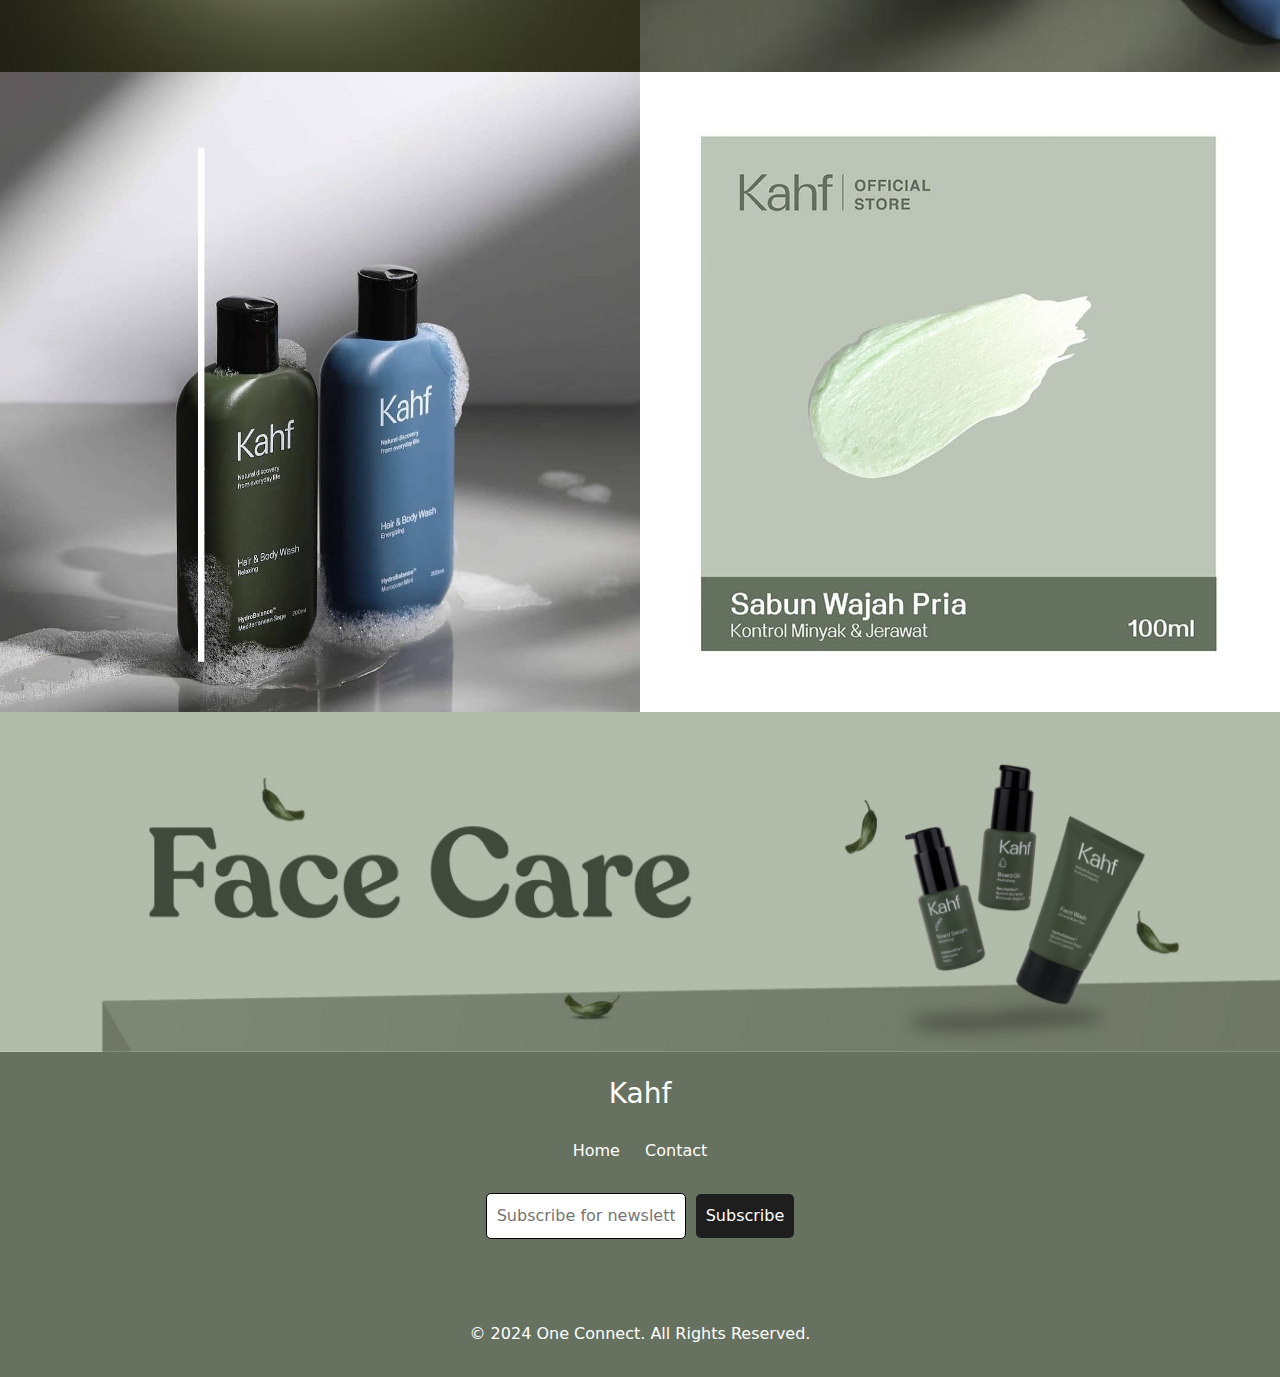
==== commit aba7f154: "revisi" ====
--- a/index.html
+++ b/index.html
@@ -41,7 +41,7 @@
                     </ul>
                 </li>
                 <li class="nav-item">
-                  <a class="nav-link" href="#">Contact</a>
+                  <a class="nav-link" href="contact.html">Contact</a>
               </li>
             </ul>
         </div>
@@ -101,20 +101,18 @@
     </div>
   </main>
   <footer>
-    <form action="https://formspree.io/f/mvgpglda" method="post">
-      <fieldset>
-          <label for="name">Full Name:</label>
-          <input class="css-format-local" type="text" id="name" name="name" required>
+    <h3>Kahf</h3>
+    <nav>
+        <a href="index.html">Home</a>
+        <a href="contact.html">Contact</a>
+    </nav>
 
-          <label for="email">Email:</label>
-          <input class="css-format-local" type="email" id="email" name="email" required>
-
-          <label for="message">Message:</label>
-          <textarea id="message" name="message" required></textarea>
-      </fieldset>
-      <br>
-      <input class="css-button-local" type="submit" value="Send">
-  </form>
+    <form action="#" method="post">
+        <input type="email" name="email" id="email" placeholder="Subscribe for newsletter" required>
+        <button type="submit">Subscribe</button>
+    </form>
+    <hr>
+    <p>&copy; 2024 One Connect. All Rights Reserved.</p>
   </footer>
 </body>
 </html>--- a/style.css
+++ b/style.css
@@ -134,10 +134,6 @@
     width: 50%;;
 }
 
-footer {
-    background-color: #677160ff;
-}
-
 .container-card {
     background-color: #b1bcabff;
     padding: 5vw 5vw 0 5vw;
@@ -153,63 +149,12 @@
     border-radius: 20px;
     padding: 10px 20px 10px 20px;
     height: 45px;
-    margin: 0 20px 20px 20px;
+    margin: 0 20px 0px 20px;
     width: 50%
 }
 
 main {
     overflow-x: hidden;
-}
-
-fieldset {
-    border-radius: 10px;
-    padding: 10px;
-    margin-left: 3vw;
-    margin-right: 3vw;
-    display: grid;
-    justify-content: center;
-    grid-template-columns: repeat(1, 0.9fr);
-    width: 20%;
-}
-
-textarea {
-    border-radius: 5px;
-    width: 95%;
-    height: 150px;
-    padding: 5px;
-    margin-bottom: 10px;
-    background-color: #f3f3f3;
-}
-
-.css-button-local {
-    border-radius: 10px;
-    background-color: #1e1e1eff;
-    padding: 5px 40px 5px 40px;
-    color: white;
-    margin-left: 3vw;
-    height: 40px
-}
-
-.css-button-show-local {
-    border: 0;
-    margin: 2vw;
-    font-size: 1.4rem;
-    font-weight: bold;
-    background-color: white;
-    padding: 0
-}
-
-.css-format-local {
-    border-radius: 5px;
-    width: 95%;
-    padding: 5px;
-    background-color: #f3f3f3;
-}
- 
-label {
-    margin-top: 20px;
-    margin-bottom: 10px;
-    color: white
 }
 
 .background-img {
@@ -223,4 +168,82 @@
     border-radius: 5px;
 }
 
-
+footer {
+    background-color: #677160ff;
+    padding: 15px;
+    gap: 20px;
+    text-align: center;
+    display: flex;
+    flex-direction: column;
+    justify-content: center;
+    align-items: center;
+    width: 100%;
+}
+
+footer h3 {
+    color: white;
+    margin-top: 10px;
+}
+
+footer nav a {
+    color: white;
+    text-decoration: none;
+    margin: 0 10px;
+}
+
+form {
+    display: flex;
+    justify-content: center;
+    align-items: center;
+    margin: 10px 0;
+}
+
+input[type="email"] {
+    padding: 10px;
+    margin-right: 10px;
+    width: 200px;
+    border: 1px solid black;
+    border-radius: 5px;
+    font-size: 1em;
+}
+
+button {
+    padding: 10px 10px;
+    background-color: #1e1e1eff;
+    border: none;
+    cursor: pointer;
+    border-radius: 5px;
+    color: white;
+    font-size: 1em;
+}
+
+footer p {
+    color: white;
+}
+
+.css-button-local {
+    border-radius: 10px;
+    background-color: #383838;
+    padding: 5px 40px 5px 40px;
+    color: white;
+    height: 40px;
+    margin-bottom: 20px;
+}
+
+.css-form-custom {
+    display: flex;
+    flex-direction: column;
+    margin: 0;
+    background: linear-gradient(to bottom, #b0b0a4ff,#b1bcabff);
+}
+
+fieldset {
+    width: 50%;
+    border: 1px solid black;
+    border-radius: 10px;
+    padding: 20px;
+    margin-top: 40px;
+}
+
+
+
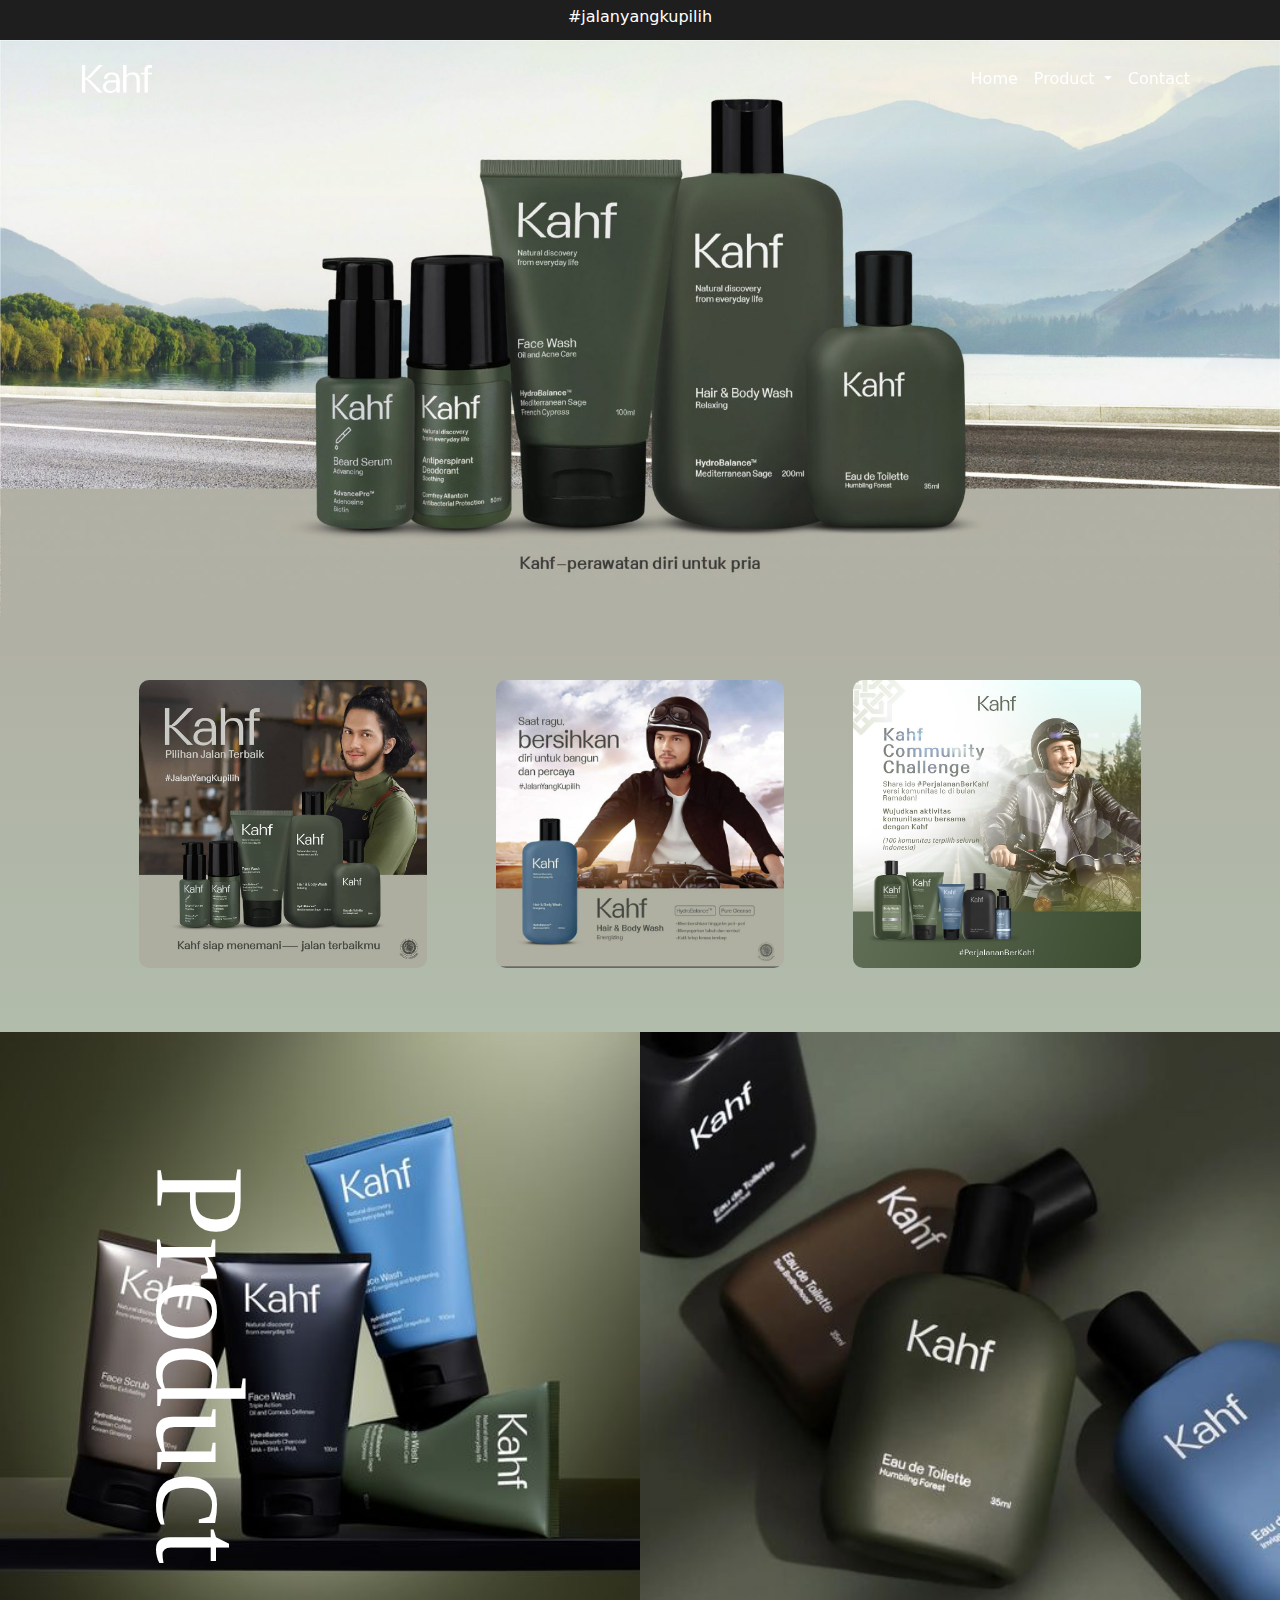
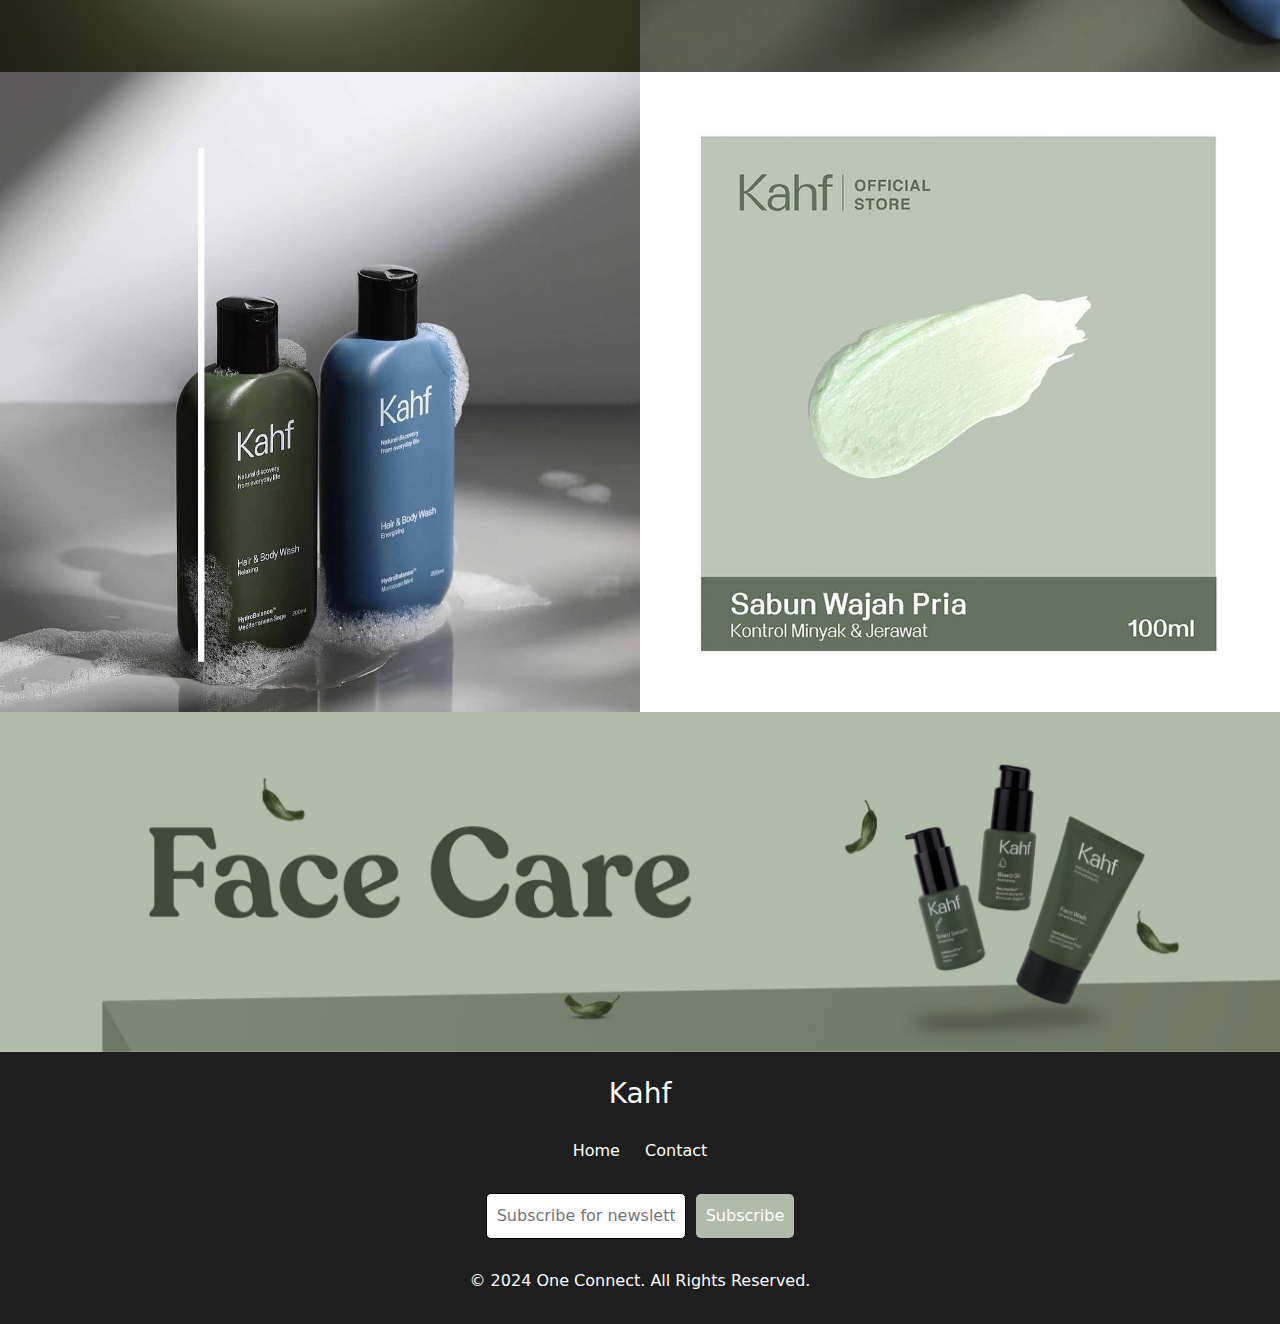
==== commit f621046f: "revisi" ====
--- a/index.html
+++ b/index.html
@@ -111,7 +111,6 @@
         <input type="email" name="email" id="email" placeholder="Subscribe for newsletter" required>
         <button type="submit">Subscribe</button>
     </form>
-    <hr>
     <p>&copy; 2024 One Connect. All Rights Reserved.</p>
   </footer>
 </body>
--- a/style.css
+++ b/style.css
@@ -169,7 +169,7 @@
 }
 
 footer {
-    background-color: #677160ff;
+    background-color: #1e1e1eff;
     padding: 15px;
     gap: 20px;
     text-align: center;
@@ -209,7 +209,7 @@
 
 button {
     padding: 10px 10px;
-    background-color: #1e1e1eff;
+    background-color: #b1bcabff;
     border: none;
     cursor: pointer;
     border-radius: 5px;
@@ -239,11 +239,12 @@
 
 fieldset {
     width: 50%;
+    min-width: 400px;
     border: 1px solid black;
     border-radius: 10px;
     padding: 20px;
-    margin-top: 40px;
-}
-
-
-
+    margin-top: 100px;
+}
+
+
+
